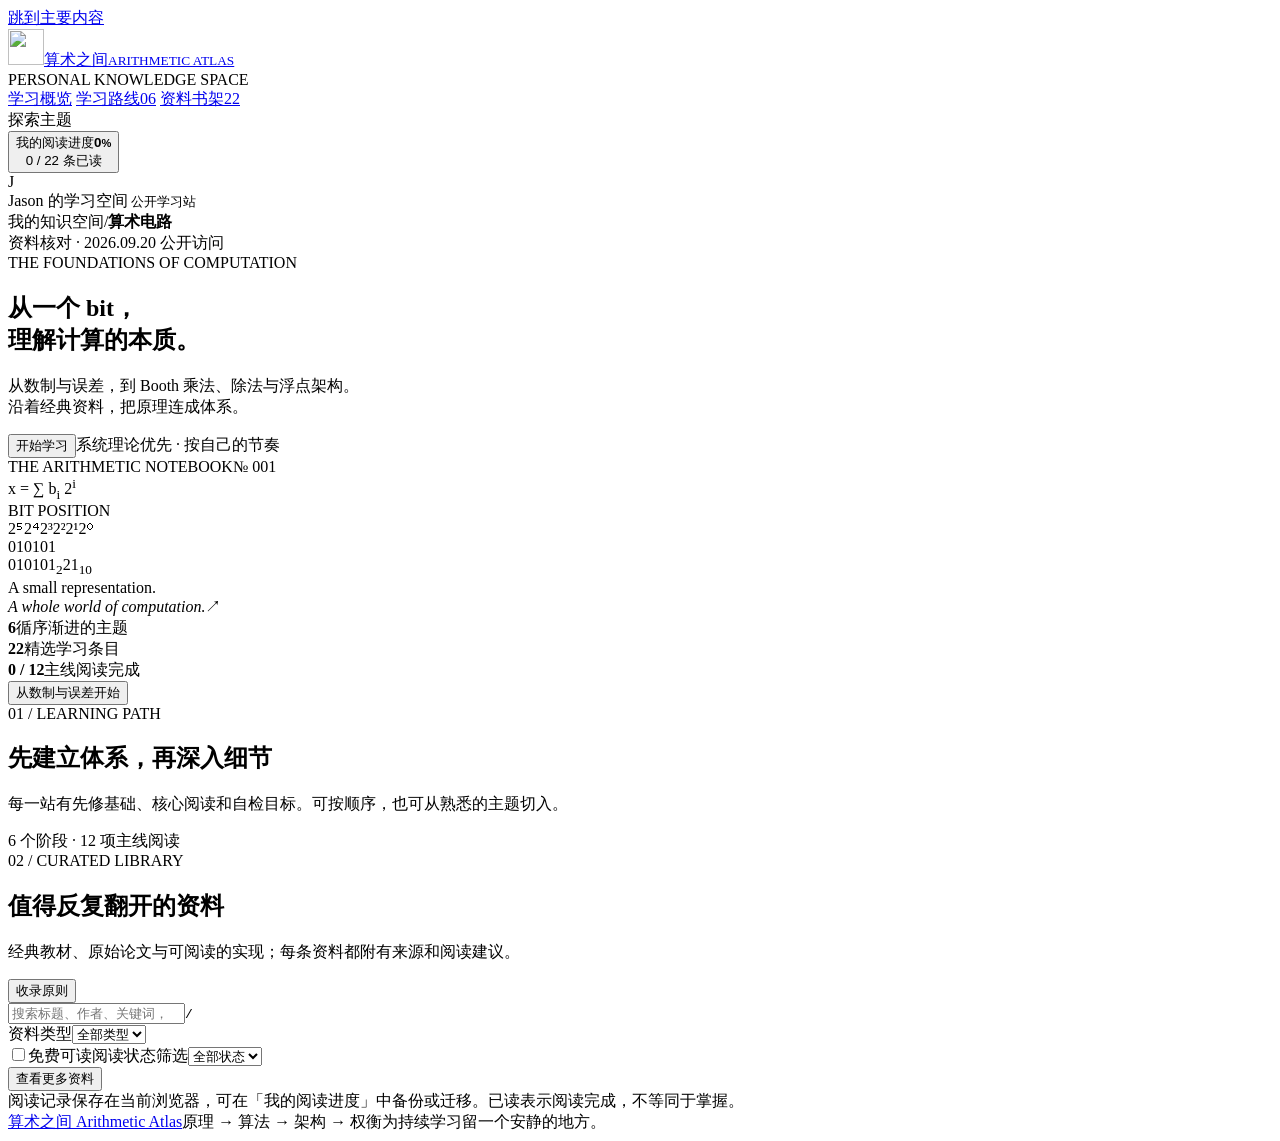
==== index.html @ bdc9fc90 "Publish index.html" ====
<!doctype html>
<html lang="zh-CN">
<head>
  <meta charset="UTF-8">
  <meta name="viewport" content="width=device-width,initial-scale=1">
  <meta name="robots" content="index,follow">
  <meta name="description" content="Jason 的算术电路学习导航：数制、Booth 乘法器、除法、浮点计算与 PPA 优化。">
  <link rel="canonical" href="https://tomasess.github.io/arithmetic-atlas/">
  <meta name="theme-color" content="#234f43">
  <title>算术之间 · Arithmetic Atlas</title>
  <link rel="icon" href="./favicon.svg" type="image/svg+xml">
  <link rel="stylesheet" href="./styles.css">
  <script type="module" src="./app.js"></script>
</head>
<body>
  <a class="skip-link" href="#main">跳到主要内容</a>
  <aside class="sidebar">
    <a class="brand" href="#overview" aria-label="算术之间首页"><img src="./favicon.svg" width="36" height="36" alt=""><span>算术之间<small>ARITHMETIC ATLAS</small></span></a>
    <div class="workspace-label">PERSONAL KNOWLEDGE SPACE</div>
    <nav class="main-nav" aria-label="主导航">
      <a class="nav-item active" href="#overview" data-nav="overview"><span data-icon="grid"></span>学习概览</a>
      <a class="nav-item" href="#roadmap" data-nav="roadmap"><span data-icon="route"></span>学习路线<span class="nav-count">06</span></a>
      <a class="nav-item" href="#library" data-nav="library"><span data-icon="book"></span>资料书架<span class="nav-count" id="nav-total">22</span></a>
    </nav>
    <div class="sidebar-label">探索主题</div>
    <nav id="topic-nav" class="topic-nav" aria-label="按主题浏览"></nav>
    <div class="sidebar-bottom">
      <button class="sidebar-progress" id="open-progress"><span class="sidebar-progress-title">我的阅读进度<span data-icon="arrowUpRight"></span></span><strong id="side-percent">0<small>%</small></strong><div class="progress-track"><span id="side-bar"></span></div><span class="muted" id="side-count">0 / 22 条已读</span></button>
      <div class="profile"><span class="avatar">J</span><div>Jason 的学习空间<small><span data-icon="book"></span> 公开学习站</small></div></div>
    </div>
  </aside>
  <div class="page">
    <header class="topbar"><div class="breadcrumb"><span>我的知识空间</span><span class="slash">/</span><strong>算术电路</strong></div><div class="topbar-right"><span class="verified"><span class="live-dot"></span>资料核对 · 2026.09.20</span><span class="private-badge"><span data-icon="book"></span> 公开访问</span></div></header>
    <main id="main">
      <section id="overview" class="overview" aria-labelledby="hero-title">
        <div class="hero">
          <div class="hero-copy"><div class="eyebrow"><span class="tiny-line"></span> THE FOUNDATIONS OF COMPUTATION</div><h1 id="hero-title">从一个 bit，<br>理解计算的本质<span class="hero-dot">。</span></h1><p>从数制与误差，到 Booth 乘法、除法与浮点架构。<br class="desktop-br">沿着经典资料，把原理连成体系。</p><button id="continue" class="primary-btn">开始学习<span data-icon="arrowRight"></span></button><span class="hero-mode">系统理论优先 · 按自己的节奏</span></div>
          <div class="hero-art" aria-hidden="true"><div class="art-top"><span>THE ARITHMETIC NOTEBOOK</span><span>№ 001</span></div><div class="formula">x = <span>∑</span> b<sub>i</sub> 2<sup>i</sup></div><div class="bit-grid"><div class="bit-label">BIT POSITION</div><div class="powers"><span>2⁵</span><span>2⁴</span><span>2³</span><span>2²</span><span>2¹</span><span>2⁰</span></div><div class="bits"><span>0</span><span class="one">1</span><span>0</span><span class="one">1</span><span>0</span><span class="one">1</span></div><div class="bit-result"><span>010101<sub>2</sub></span><span class="result-line"></span><span>21<sub>10</sub></span></div></div><div class="art-bottom">A small representation.<br><em>A whole world of computation.</em><span>↗</span></div></div>
        </div>
        <div class="overview-stats"><div><span data-icon="route"></span><strong>6</strong><span>循序渐进的主题</span></div><div><span data-icon="book"></span><strong id="stat-total">22</strong><span>精选学习条目</span></div><div><span data-icon="checkCircle"></span><strong id="core-complete">0 / 12</strong><span>主线阅读完成</span></div><button id="next-topic">从数制与误差开始<span data-icon="arrowRight"></span></button></div>
      </section>
      <section id="roadmap" class="section" aria-labelledby="roadmap-title">
        <div class="section-heading"><div><span class="section-kicker">01 / LEARNING PATH</span><h2 id="roadmap-title">先建立体系，再深入细节</h2><p>每一站有先修基础、核心阅读和自检目标。可按顺序，也可从熟悉的主题切入。</p></div><span class="quiet-label">6 个阶段 · 12 项主线阅读</span></div>
        <div id="route-grid" class="route-grid"></div>
        <div id="stage-panel" class="stage-panel" hidden></div>
      </section>
      <section id="library" class="section library" aria-labelledby="library-title">
        <div class="section-heading"><div><span class="section-kicker">02 / CURATED LIBRARY</span><h2 id="library-title">值得反复翻开的资料</h2><p>经典教材、原始论文与可阅读的实现；每条资料都附有来源和阅读建议。</p></div><button class="text-btn" id="source-policy"><span data-icon="shield"></span>收录原则</button></div>
        <div class="search-controls"><div class="search-box"><span data-icon="search"></span><input id="search" type="search" placeholder="搜索标题、作者、关键词，例如 Booth、SRT、舍入…" aria-label="搜索资料" autocomplete="off"><kbd>/</kbd></div><label class="select-wrap"><span class="sr-only">资料类型</span><select id="type-filter"><option value="all">全部类型</option><option>教材</option><option>论文</option><option>讲义</option><option>标准</option><option>开源实现</option></select></label></div>
        <div id="filter-chips" class="filter-chips" role="group" aria-label="主题筛选"></div>
        <div class="results-toolbar"><div class="result-info" id="result-info" aria-live="polite"></div><div class="status-controls"><label class="free-toggle"><input id="free-filter" type="checkbox">免费可读</label><label><span class="sr-only">阅读状态筛选</span><select id="status-filter"><option value="all">全部状态</option><option value="unread">未读</option><option value="reading">在读</option><option value="read">已读</option></select></label><button id="reset-filters" class="reset-btn" hidden>清除筛选</button></div></div>
        <div id="resource-grid" class="resource-grid"></div>
        <div id="empty-state" class="empty-state" hidden><span data-icon="search"></span><h3>没有找到符合条件的资料</h3><p>试试更短的关键词，或清除主题和状态筛选。</p><button id="empty-reset" class="secondary-btn">清除全部筛选</button></div>
        <button id="load-more" class="load-more">查看更多资料<span data-icon="chevronDown"></span></button>
        <div class="library-note"><span data-icon="info"></span><span>阅读记录保存在当前浏览器，可在「我的阅读进度」中备份或迁移。已读表示阅读完成，不等同于掌握。</span></div>
      </section>
      <footer><a href="#overview">算术之间 <span>Arithmetic Atlas</span></a><span>原理 → 算法 → 架构 → 权衡</span><span>为持续学习留一个安静的地方。</span></footer>
    </main>
  </div>
  <dialog id="detail-dialog" aria-labelledby="dialog-title"><div id="dialog-content"></div></dialog>
  <div id="toast" role="status" aria-live="polite"></div>
  <noscript><div class="noscript">本站的搜索、筛选与阅读进度需要启用 JavaScript。</div></noscript>
</body>
</html>
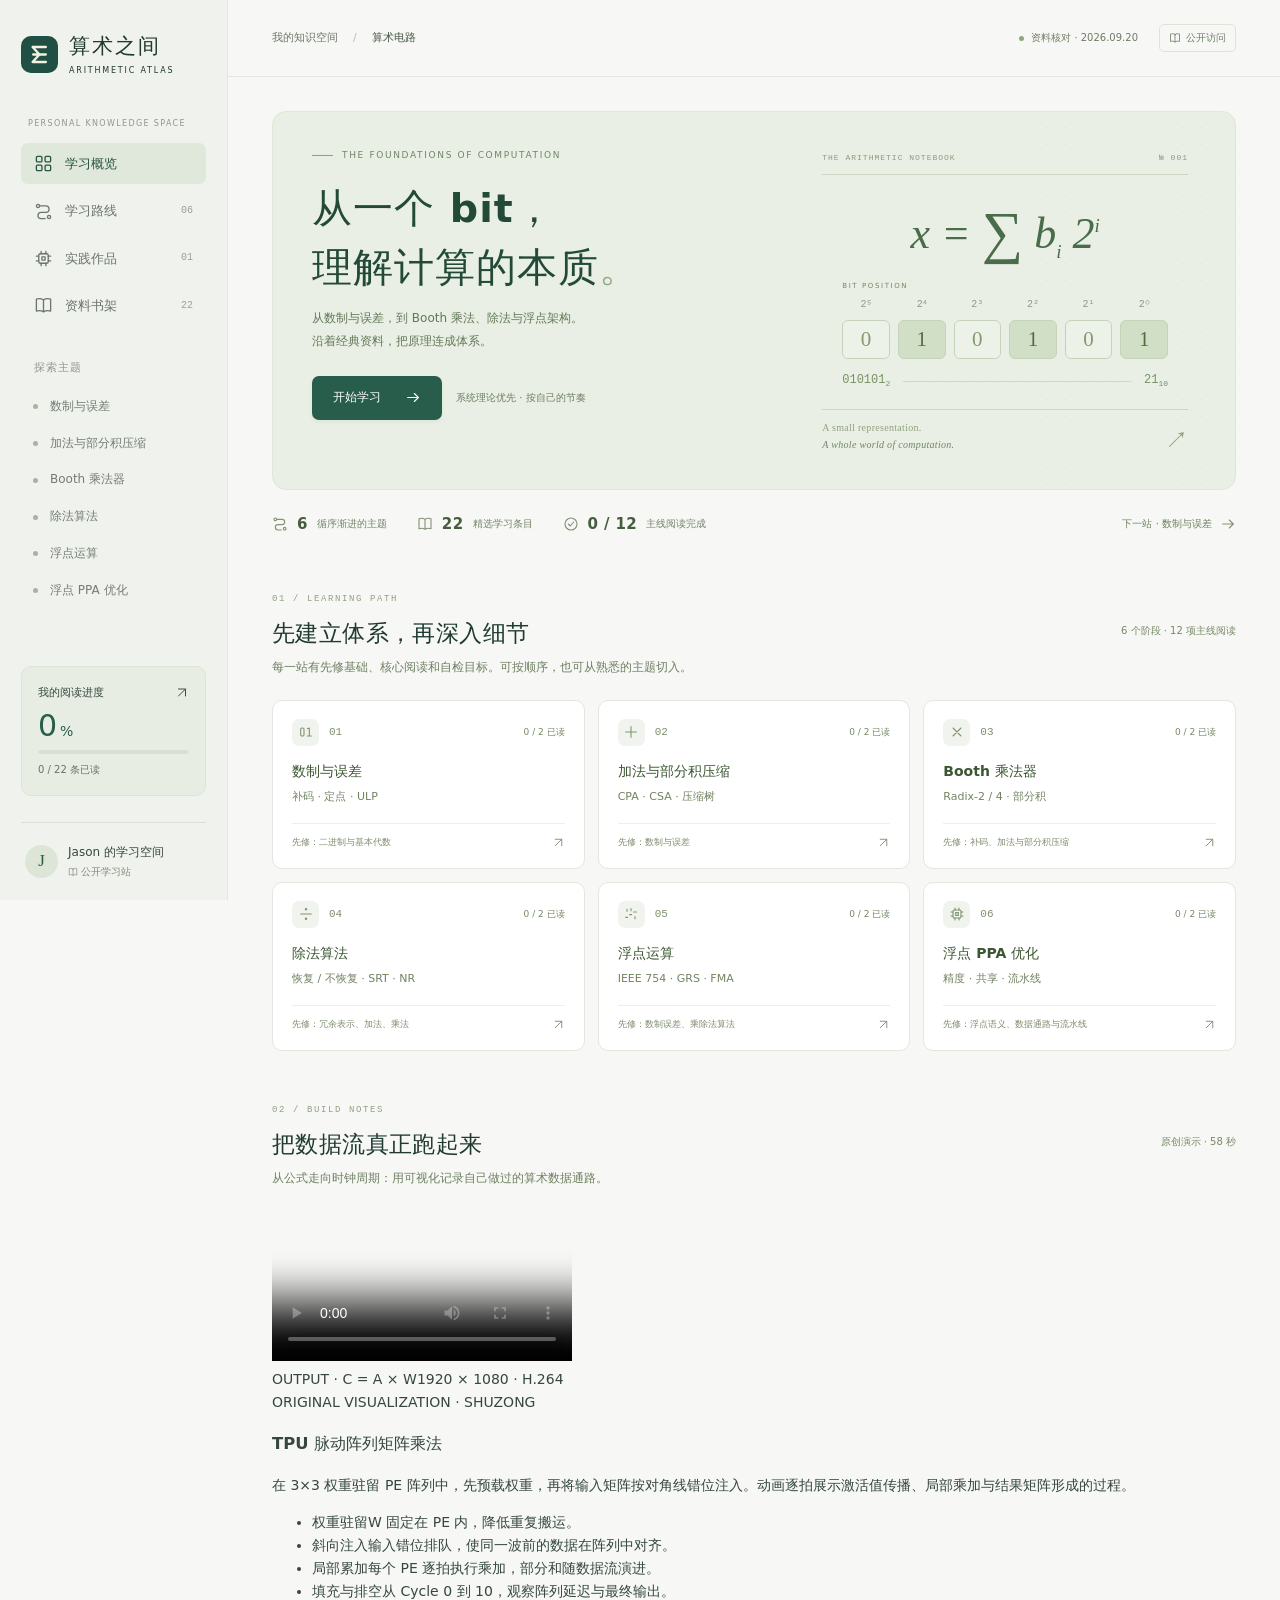
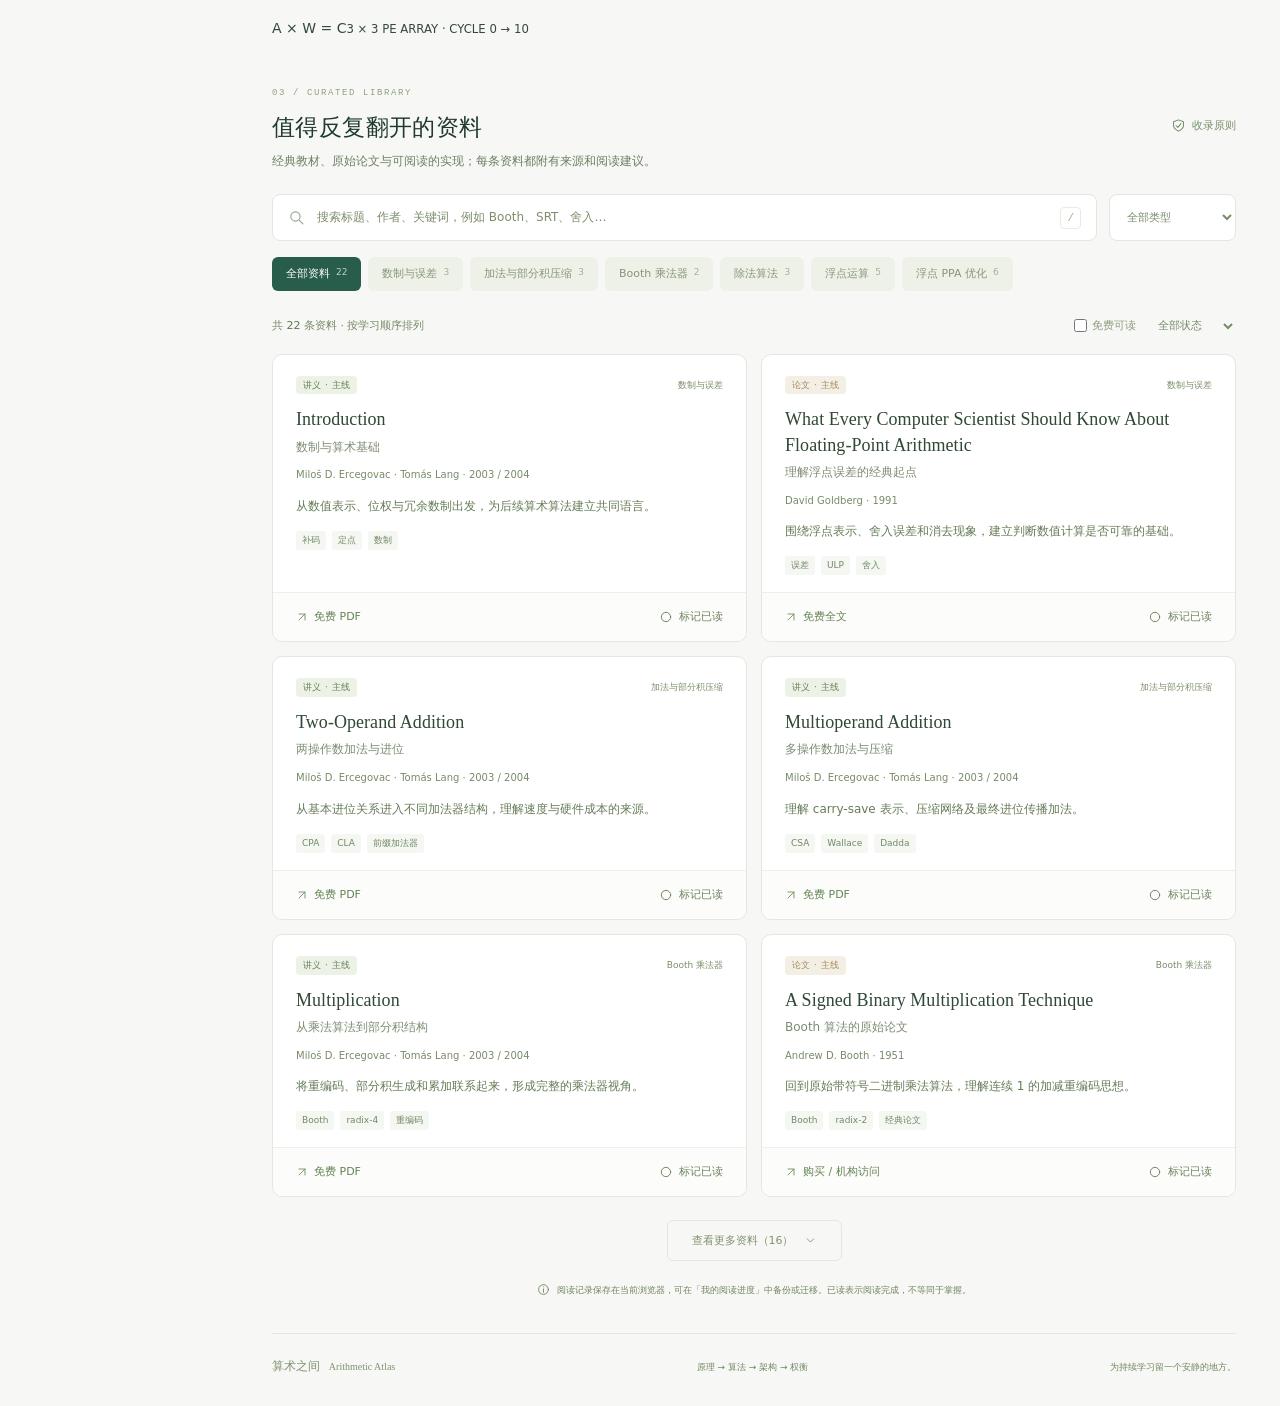
==== commit 74e2a13f: "Add systolic-array project showcase" ====
--- a/index.html
+++ b/index.html
@@ -4,7 +4,7 @@
   <meta charset="UTF-8">
   <meta name="viewport" content="width=device-width,initial-scale=1">
   <meta name="robots" content="index,follow">
-  <meta name="description" content="Jason 的算术电路学习导航：数制、Booth 乘法器、除法、浮点计算与 PPA 优化。">
+  <meta name="description" content="Jason 的算术电路学习导航：数制、Booth 乘法器、除法、浮点计算、PPA 优化与脉动阵列实践。">
   <link rel="canonical" href="https://tomasess.github.io/arithmetic-atlas/">
   <meta name="theme-color" content="#234f43">
   <title>算术之间 · Arithmetic Atlas</title>
@@ -20,6 +20,7 @@
     <nav class="main-nav" aria-label="主导航">
       <a class="nav-item active" href="#overview" data-nav="overview"><span data-icon="grid"></span>学习概览</a>
       <a class="nav-item" href="#roadmap" data-nav="roadmap"><span data-icon="route"></span>学习路线<span class="nav-count">06</span></a>
+      <a class="nav-item" href="#projects" data-nav="projects"><span data-icon="chip"></span>实践作品<span class="nav-count">01</span></a>
       <a class="nav-item" href="#library" data-nav="library"><span data-icon="book"></span>资料书架<span class="nav-count" id="nav-total">22</span></a>
     </nav>
     <div class="sidebar-label">探索主题</div>
@@ -44,8 +45,32 @@
         <div id="route-grid" class="route-grid"></div>
         <div id="stage-panel" class="stage-panel" hidden></div>
       </section>
+      <section id="projects" class="section projects" aria-labelledby="projects-title">
+        <div class="section-heading"><div><span class="section-kicker">02 / BUILD NOTES</span><h2 id="projects-title">把数据流真正跑起来</h2><p>从公式走向时钟周期：用可视化记录自己做过的算术数据通路。</p></div><span class="quiet-label">原创演示 · 58 秒</span></div>
+        <article class="project-showcase">
+          <div class="project-media">
+            <video id="systolic-demo" controls preload="metadata" playsinline poster="./assets/tpu-systolic-poster.jpg" aria-label="TPU 脉动阵列矩阵乘法时钟级动画">
+              <source src="./assets/tpu-systolic-scene.mp4" type="video/mp4">
+              当前浏览器无法播放视频。<a href="./assets/tpu-systolic-scene.mp4">下载 MP4 文件</a>
+            </video>
+            <div class="video-caption"><span>OUTPUT · C = A × W</span><span>1920 × 1080 · H.264</span></div>
+          </div>
+          <div class="project-copy">
+            <div class="project-eyebrow">ORIGINAL VISUALIZATION · SHUZONG</div>
+            <h3>TPU 脉动阵列矩阵乘法</h3>
+            <p>在 3×3 权重驻留 PE 阵列中，先预载权重，再将输入矩阵按对角线错位注入。动画逐拍展示激活值传播、局部乘加与结果矩阵形成的过程。</p>
+            <ul class="project-points">
+              <li><strong>权重驻留</strong><span>W 固定在 PE 内，降低重复搬运。</span></li>
+              <li><strong>斜向注入</strong><span>输入错位排队，使同一波前的数据在阵列中对齐。</span></li>
+              <li><strong>局部累加</strong><span>每个 PE 逐拍执行乘加，部分和随数据流演进。</span></li>
+              <li><strong>填充与排空</strong><span>从 Cycle 0 到 10，观察阵列延迟与最终输出。</span></li>
+            </ul>
+            <div class="project-equation"><span>A × W = C</span><small>3 × 3 PE ARRAY · CYCLE 0 → 10</small></div>
+          </div>
+        </article>
+      </section>
       <section id="library" class="section library" aria-labelledby="library-title">
-        <div class="section-heading"><div><span class="section-kicker">02 / CURATED LIBRARY</span><h2 id="library-title">值得反复翻开的资料</h2><p>经典教材、原始论文与可阅读的实现；每条资料都附有来源和阅读建议。</p></div><button class="text-btn" id="source-policy"><span data-icon="shield"></span>收录原则</button></div>
+        <div class="section-heading"><div><span class="section-kicker">03 / CURATED LIBRARY</span><h2 id="library-title">值得反复翻开的资料</h2><p>经典教材、原始论文与可阅读的实现；每条资料都附有来源和阅读建议。</p></div><button class="text-btn" id="source-policy"><span data-icon="shield"></span>收录原则</button></div>
         <div class="search-controls"><div class="search-box"><span data-icon="search"></span><input id="search" type="search" placeholder="搜索标题、作者、关键词，例如 Booth、SRT、舍入…" aria-label="搜索资料" autocomplete="off"><kbd>/</kbd></div><label class="select-wrap"><span class="sr-only">资料类型</span><select id="type-filter"><option value="all">全部类型</option><option>教材</option><option>论文</option><option>讲义</option><option>标准</option><option>开源实现</option></select></label></div>
         <div id="filter-chips" class="filter-chips" role="group" aria-label="主题筛选"></div>
         <div class="results-toolbar"><div class="result-info" id="result-info" aria-live="polite"></div><div class="status-controls"><label class="free-toggle"><input id="free-filter" type="checkbox">免费可读</label><label><span class="sr-only">阅读状态筛选</span><select id="status-filter"><option value="all">全部状态</option><option value="unread">未读</option><option value="reading">在读</option><option value="read">已读</option></select></label><button id="reset-filters" class="reset-btn" hidden>清除筛选</button></div></div>
--- a/styles.css
+++ b/styles.css
@@ -0,0 +1,11 @@
+:root{--bg:#f7f8f5;--paper:#fff;--ink:#203a32;--text:#35473f;--muted:#677366;--line:#e2e7df;--green:#285c4b;--light:#e9f0e8;--sage:#c8d9bf;--gold:#b78f45;--radius:14px;font-family:Inter,"PingFang SC","Microsoft YaHei","Noto Sans CJK SC",system-ui,sans-serif;color:var(--text);background:var(--bg);font-synthesis:none}
+*{box-sizing:border-box}html{scroll-behavior:smooth;scroll-padding-top:95px}body{margin:0;font-size:14px;line-height:1.65}button,input,select{font:inherit}button,a,input,select{-webkit-tap-highlight-color:transparent}button,a{touch-action:manipulation}button{cursor:pointer}button{color:inherit}a{color:inherit;text-decoration:none}button:disabled{cursor:default}button:focus-visible,a:focus-visible,input:focus-visible,select:focus-visible,summary:focus-visible{outline:3px solid #528e77;outline-offset:4px}button{border:0}svg.icon{width:19px;height:19px;display:inline-block;vertical-align:middle;fill:none;stroke:currentColor;stroke-width:1.65;stroke-linecap:round;stroke-linejoin:round;flex-shrink:0}[data-icon]{display:inline-flex;align-items:center;justify-content:center}[hidden]{display:none!important}.sr-only{position:absolute;width:1px;height:1px;padding:0;margin:-1px;overflow:hidden;clip:rect(0,0,0,0);white-space:nowrap;border:0}.skip-link{position:fixed;top:-90px;left:20px;background:var(--green);color:white;z-index:30;padding:12px}.skip-link:focus{top:12px}
+.sidebar{width:228px;position:fixed;inset:0 auto 0 0;padding:33px 21px 0;background:#f0f2ed;border-right:1px solid var(--line);display:flex;flex-direction:column;z-index:12}.brand{display:flex;gap:11px;align-items:center;color:var(--ink);font-size:21px;font-weight:650;letter-spacing:2px;line-height:1.3}.brand img{width:37px;height:37px}.brand small{font-size:8px;display:block;letter-spacing:1.8px;font-weight:500;margin-top:6px}.workspace-label{font-size:8px;color:#90988e;letter-spacing:1.35px;margin:40px 7px 13px}.main-nav{display:grid;gap:6px}.nav-item{display:flex;align-items:center;gap:12px;padding:10px 13px;border-radius:7px;font-size:13px;color:#6b766c}.nav-item:hover{background:#e7ece4}.nav-item.active{color:#275440;background:#e0e8dc;font-weight:600}.nav-count{margin-left:auto;font-size:10px;opacity:.65;font-family:monospace}.sidebar-label{font-size:11px;color:#90988e;margin:32px 13px 12px;letter-spacing:1px}.topic-nav{display:grid;gap:1px}.topic-nav button{background:none;text-align:left;padding:8px 12px;color:#737e72;font-size:12px;display:flex;align-items:center;gap:12px;border-radius:6px}.topic-nav button::before{content:'';width:5px;height:5px;border-radius:50%;background:#a6b59e}.topic-nav button:hover,.topic-nav button.selected{color:var(--green);background:#e4ebdf}.sidebar-bottom{margin-top:auto;padding-top:28px}.sidebar-progress{display:block;text-align:left;width:100%;background:#e8ede3;border:1px solid #dce4d6;border-radius:10px;padding:16px}.sidebar-progress-title{font-size:11px;display:flex;justify-content:space-between;align-items:center}.sidebar-progress-title svg{width:14px}.sidebar-progress strong{font-size:30px;line-height:1.6;font-weight:500;color:var(--green);font-variant-numeric:tabular-nums}.sidebar-progress strong small{font-size:14px;margin-left:3px}.progress-track{background:#d7e1d2;height:4px;border-radius:20px;overflow:hidden}.progress-track>span{display:block;width:0;background:var(--green);height:100%;transition:width .25s}.sidebar-progress .muted{font-size:10px;display:block;margin-top:8px}.muted{color:var(--muted)}.profile{display:flex;gap:10px;align-items:center;border-top:1px solid #dce1d6;margin-top:26px;padding:20px 4px;font-size:12px}.avatar{width:33px;height:33px;background:#dce5d6;display:grid;place-items:center;border-radius:50%;color:var(--green);font-family:Georgia,serif;font-size:17px}.profile small{display:flex;align-items:center;font-size:10px;color:#818b7c;margin-top:1px}.profile small svg{width:10px;height:10px;margin-right:3px}.page{margin-left:228px}.topbar{height:77px;display:flex;align-items:center;justify-content:space-between;padding:0 44px;border-bottom:1px solid var(--line);background:rgba(247,248,245,.95);position:sticky;top:0;z-index:10;backdrop-filter:blur(12px)}.breadcrumb{font-size:11px;display:flex;gap:15px;align-items:center;color:#6c7867}.breadcrumb strong{font-weight:500;color:#455642}.slash{color:#bac1b5}.topbar-right{display:flex;align-items:center;gap:21px;font-size:10px}.verified{color:#6f7c63;display:flex;align-items:center;gap:7px}.live-dot{width:5px;height:5px;border-radius:50%;background:#90a778}.private-badge{display:flex;align-items:center;gap:5px;padding:5px 9px;border-radius:5px;border:1px solid #dce4d7;color:#6e8167}.private-badge svg{width:12px;height:12px}main{max-width:1460px;margin:0 auto;padding:34px 44px 0}.hero{background:#e9efe5;min-height:339px;border:1px solid #dfe7d8;border-radius:var(--radius);padding:36px 39px;display:grid;grid-template-columns:1.18fr 1fr;position:relative;overflow:hidden;gap:30px}.hero-copy{position:relative;z-index:1}.eyebrow{display:flex;align-items:center;gap:9px;font-size:9px;letter-spacing:1.65px;color:#6e8665}.tiny-line{width:21px;height:1px;background:#8ca082}h1{font-size:clamp(30px,3.1vw,47px);line-height:1.48;letter-spacing:1px;font-weight:600;margin:16px 0 11px;color:#234937}.hero-dot{color:#95a986} .hero-copy>p{color:#637858;font-size:12px;line-height:1.9;margin:0 0 23px}.primary-btn{display:inline-flex;align-items:center;justify-content:center;gap:24px;background:var(--green);color:white;padding:12px 21px;border-radius:7px;font-size:12px;box-shadow:0 2px 4px #244e4410;transition:background .2s,transform .2s}.primary-btn:hover{background:#1b4437;transform:translateY(-1px)}.primary-btn svg{width:16px}.hero-mode{display:inline-block;font-size:10px;color:#6c7e60;margin-left:14px}.hero-art{align-self:stretch;padding:3px 8px 0 18px;color:#4c6d51;position:relative;max-width:400px;width:100%;justify-self:center}.hero-art::before{content:'';position:absolute;inset:-80px -80px -80px -20px;background-image:radial-gradient(#8a9d7d55 .65px,transparent .65px);background-size:17px 17px;mask-image:linear-gradient(to right,transparent,black 35%);opacity:.42;pointer-events:none}.hero-art>*{position:relative}.art-top{display:flex;justify-content:space-between;font-family:monospace;font-size:8px;letter-spacing:1px;border-bottom:1px solid #cbd7c2;padding-bottom:10px;color:#8b9b7c}.formula{font-family:Georgia,"Times New Roman",serif;font-style:italic;font-size:44px;text-align:center;line-height:1;margin:29px 0 19px;color:#496c4a}.formula>span{font-size:58px;vertical-align:-4px;font-style:normal}.formula sub,.formula sup{font-size:19px}.bit-grid{padding:0 20px}.bit-label{font-size:7px;letter-spacing:1.6px;color:#718863;margin-bottom:4px}.powers,.bits{display:grid;grid-template-columns:repeat(6,1fr);gap:8px;text-align:center}.powers{font-family:monospace;font-size:10px;color:#8c9c7e;margin-bottom:7px}.bits span{font:21px/37px Georgia,serif;border:1px solid #c6d3bc;border-radius:6px;color:#839a71;background:#edf2e9}.bits .one{background:#d2dfc7;border-color:#c5d4b8;color:#4e6e40}.bit-result{display:flex;align-items:center;justify-content:space-between;font-size:12px;font-family:monospace;color:#789164;gap:13px;margin:12px 0 18px}.result-line{height:1px;background:#ccd9c0;flex:1}.bit-result sub{font-size:8px}.art-bottom{padding-top:10px;border-top:1px solid #cbd7c2;color:#91a07f;font:10px/1.65 Georgia,serif;letter-spacing:.3px}.art-bottom em{color:#718664}.art-bottom>span{position:absolute;right:0;top:12px;font-size:23px;font-style:normal}.overview-stats{display:flex;gap:30px;align-items:center;padding:22px 0 3px}.overview-stats>div{display:flex;align-items:center;gap:9px;font-size:10px;color:#728367}.overview-stats svg{color:#839276;width:16px;height:16px}.overview-stats strong{font-size:15px;font-weight:600;letter-spacing:.4px;color:#455c3e}.overview-stats button{background:none;margin-left:auto;display:flex;gap:8px;align-items:center;font-size:10px;color:#6a815e;padding:0}.section{margin-top:45px}.section-heading{display:flex;align-items:center;justify-content:space-between;gap:24px;margin-bottom:22px}.section-kicker{font:9px/1.6 monospace;letter-spacing:1.6px;color:#91a082}h2{font-size:23px;color:var(--ink);font-weight:600;letter-spacing:.4px;margin:7px 0 5px}.section-heading p{font-size:11px;color:#6d7f60;margin:0}.quiet-label{font-size:10px;color:#778866;white-space:nowrap}.route-grid{display:grid;grid-template-columns:repeat(3,1fr);gap:13px}.route-card{background:#fff;border:1px solid var(--line);border-radius:10px;padding:18px 19px;text-align:left;position:relative;transition:box-shadow .2s,border-color .2s;min-width:0}.route-card:hover{border-color:#9caf90;box-shadow:0 4px 18px #244e4406}.route-card.selected{border-color:#739362;background:#f1f5ed}.route-top{display:flex;align-items:center;justify-content:space-between;margin-bottom:14px}.route-number{font:11px monospace;color:#7d906b;display:flex;gap:10px;align-items:center}.route-icon{width:27px;height:27px;border-radius:7px;background:#f1f4ee;color:#7e9670;display:grid;place-items:center}.route-icon svg{width:16px;height:16px}.route-status{font-size:9px;color:#748764}.route-status.done{color:#497b42}.route-card h3{font-size:14px;font-weight:600;color:#3b5632;margin:0 0 5px}.route-card p{font-size:10px;color:#718460;margin:0;line-height:1.65}.route-bottom{display:flex;justify-content:space-between;align-items:center;margin-top:17px;padding-top:11px;border-top:1px solid #edf0e8;font-size:9px;color:#7c8c6c;gap:10px}.route-bottom svg{width:13px;height:13px}.route-card.done .route-icon{background:#e0edde;color:#568649}.stage-panel{border:1px solid #d7e1ce;border-radius:10px;background:#eef3e9;padding:24px;margin-top:14px;display:grid;grid-template-columns:1fr 1.1fr;gap:32px}.stage-panel h3{font-size:16px;margin:0 0 6px;color:var(--ink)}.stage-panel p{font-size:12px;color:#718467;margin:8px 0}.stage-panel ol{font-size:12px;color:#63785c;padding-left:19px;margin:10px 0}.stage-panel li{margin:6px 0}.stage-meta{font-size:10px;color:#839476}.stage-readings{display:grid;gap:7px;margin-top:10px}.stage-reading{border:1px solid #d7e2cf;background:#f9fbf6;display:flex;align-items:center;justify-content:space-between;padding:10px 12px;border-radius:6px;text-align:left;font-size:11px;gap:10px}.stage-reading:hover{border-color:#95ac83}.stage-reading span:last-child{font-size:10px;white-space:nowrap;color:#829775}.stage-actions{display:flex;gap:10px;margin-top:13px;align-items:center;justify-content:space-between}.stage-actions button{font-size:11px}.text-btn{display:inline-flex;gap:6px;align-items:center;background:none;color:#778f6a;font-size:11px;padding:5px 0}.text-btn svg{width:15px;height:15px}.text-btn:hover{color:var(--green)}.search-controls{display:flex;gap:12px}.search-box{display:flex;gap:10px;align-items:center;background:white;border:1px solid var(--line);border-radius:8px;padding:0 15px;flex:1;min-width:0;height:47px}.search-box:focus-within{border-color:#869f75;box-shadow:0 0 0 3px #82997015}.search-box svg{width:17px;color:#9aa68e}.search-box input{border:0;background:none;outline:none;width:100%;font-size:11px;color:#536d46;min-width:0}.search-box input:focus-visible{outline:none}.search-box input::placeholder{color:#7d8e6d}.search-box kbd{border:1px solid #e7ece1;line-height:20px;padding:0 6px;color:#a2ad94;border-radius:4px;font-size:11px}.select-wrap{min-width:127px}select{height:100%;border:1px solid var(--line);border-radius:8px;background:white;padding:0 30px 0 13px;color:#788c6b;font-size:11px;cursor:pointer;min-height:38px}#type-filter{height:47px;width:100%}.filter-chips{display:flex;gap:7px;flex-wrap:wrap;margin:16px 0 20px}.filter-chips button{border:1px solid transparent;background:#edf1e8;color:#879677;font-size:10px;line-height:1.6;padding:7px 13px;border-radius:6px;display:flex;gap:6px}.filter-chips button.active{background:var(--green);color:#fff}.filter-chips button:hover:not(.active){border-color:#bdceb1;color:#4a6b3c}.filter-chips .chip-count{opacity:.7;font-size:9px}.results-toolbar{display:flex;justify-content:space-between;align-items:center;margin-bottom:13px;gap:15px;min-height:30px}.result-info{font-size:10px;color:#758866}.result-info strong{color:#5d774f;font-weight:500}.status-controls{display:flex;gap:14px;align-items:center}.status-controls select{border:0;background:transparent;font-size:10px;min-height:26px;padding:0 18px 0 4px;border-radius:2px}.free-toggle{font-size:10px;color:#8e9c80;display:flex;align-items:center;gap:5px;white-space:nowrap}.free-toggle input{accent-color:var(--green);width:13px;height:13px;margin:0}.reset-btn{font-size:10px;color:var(--green);background:none;padding:2px}.resource-grid{display:grid;grid-template-columns:repeat(2,1fr);gap:14px}.resource-card{display:flex;flex-direction:column;border:1px solid var(--line);border-radius:10px;background:white;overflow:hidden;transition:box-shadow .2s,border-color .2s;min-width:0}.resource-card:hover{border-color:#b1c2a4;box-shadow:0 4px 16px #33502a07}.card-body{padding:21px 23px 17px;flex:1}.card-top{display:flex;justify-content:space-between;align-items:center;gap:12px;margin-bottom:13px}.type-pill{font-size:9px;padding:2px 7px;border-radius:4px;color:#697f58;background:#edf2e7;letter-spacing:.4px}.type-pill.paper{background:#f4efe5;color:#a48b5c}.type-pill.code{background:#e9f0f1;color:#6b8990}.card-topic{font-size:9px;color:#7b8d68}.card-title{display:block;text-align:left;background:none;font-family:Georgia,"Times New Roman",serif;color:#304835;font-size:18px;line-height:1.4;letter-spacing:.05px;padding:0;margin:0 0 4px;font-weight:500}.card-title:hover{color:#568044}.card-subtitle{font-size:11px;color:#7d8c71;margin-top:5px}.card-authors{font-size:9px;color:#788b69;margin:10px 0 11px}.card-description{font-size:11px;line-height:1.85;color:#657b57;margin:0}.card-tags{display:flex;gap:6px;flex-wrap:wrap;margin-top:14px}.card-tags span{font-size:9px;color:#738866;background:#f5f7f2;padding:2px 6px;border-radius:3px}.card-footer{border-top:1px solid #ecf0e7;background:#fcfdfb;display:flex;gap:12px;align-items:center;justify-content:space-between;padding:11px 23px}.source-link{font-size:10px;display:flex;align-items:center;gap:6px;color:#658454}.source-link svg{width:12px;height:12px}.source-link:hover{color:#254e36;text-decoration:underline}.mark-read{display:flex;align-items:center;gap:6px;font-size:10px;color:#6f835f;background:none;padding:4px 0;white-space:nowrap}.mark-read svg{width:14px;height:14px}.mark-read[aria-pressed=true]{color:#3d713a}.mark-read:hover{color:#28593b}.reading-label{font-size:9px;background:#f8f0df;color:#a78648;padding:2px 6px;border-radius:4px;margin-left:auto}.load-more{display:flex;align-items:center;justify-content:center;gap:10px;margin:23px auto 0;border:1px solid var(--line);padding:10px 24px;background:transparent;color:#81936f;border-radius:6px;font-size:11px}.load-more:hover{background:#eaf0e3}.load-more svg{width:13px}.library-note{display:flex;align-items:flex-start;gap:7px;justify-content:center;font-size:9px;color:#70845f;margin:22px 0 0}.library-note svg{width:13px;height:13px}.empty-state{text-align:center;padding:45px;border:1px dashed #c7d5bc;border-radius:10px}.empty-state>[data-icon] svg{width:30px;height:30px;color:#9eaf90}.empty-state h3{font-size:15px;color:#6f865f}.empty-state p{font-size:12px;color:#74895f}.secondary-btn{border:1px solid #cfddc4;background:#f5f8ef;color:#648151;border-radius:7px;padding:9px 14px;font-size:12px;display:inline-flex;justify-content:center;align-items:center;gap:7px}.secondary-btn:hover{background:#e8f0df}.secondary-btn svg{width:15px}.section.library{margin-top:39px}footer{display:flex;justify-content:space-between;align-items:center;border-top:1px solid var(--line);padding:23px 0 28px;margin-top:35px;gap:20px;color:#718660;font-size:9px}footer>a{font-size:12px;color:#7e926d}footer>a>span{font-family:Georgia,serif;font-size:10px;margin-left:5px}footer>span:last-child{font-size:9px}dialog{width:min(680px,calc(100vw - 30px));padding:0;border:1px solid #d4dfcb;border-radius:15px;color:var(--text);background:#fcfdf9;box-shadow:0 25px 90px #182c2140;max-height:85vh;max-height:85dvh}dialog::backdrop{background:#192f2666;backdrop-filter:blur(4px)}.dialog-inner{padding:29px 32px}.dialog-header{display:flex;justify-content:space-between;align-items:center;margin-bottom:22px}.dialog-label{font-size:10px;color:#94a585;letter-spacing:1px}.close-btn{background:#eef3e7;color:#789166;border-radius:50%;width:30px;height:30px;display:grid;place-items:center}.close-btn:hover{background:#e0ebd5}.close-btn svg{width:16px}.dialog-inner h2{font-family:Georgia,"Microsoft YaHei",serif;font-size:25px;line-height:1.45;margin:0 0 8px}.dialog-subtitle{font-size:12px;color:#7e936d;margin-bottom:16px}.dialog-meta{font-size:11px;color:#718863;margin-bottom:22px}.detail-block{margin-top:19px}.detail-block h3{font-size:12px;margin:0 0 7px;color:#557546}.detail-block p,.detail-block li{font-size:12px;line-height:1.9;color:#5e7a4d;margin:0}.detail-block ul{padding-left:20px;margin:0}.detail-source{padding:15px 17px;background:#edf3e7;border-radius:8px;margin:21px 0;font-size:10px;color:#637b50;line-height:1.9;overflow-wrap:anywhere}.detail-source a{text-decoration:underline;color:#597c48}.detail-actions{display:flex;flex-wrap:wrap;gap:10px;border-top:1px solid var(--line);padding-top:20px;margin-top:20px}.dialog-note{font-size:10px;color:#6c835c;margin:15px 0 0}.progress-big{display:flex;align-items:baseline;gap:10px;margin:16px 0 5px;color:#446f37}.progress-big strong{font-size:40px;font-weight:500;letter-spacing:-1px}.progress-big span{font-size:12px;color:#758b61}.progress-rows{display:grid;gap:16px;margin:28px 0}.progress-row-top{display:flex;justify-content:space-between;align-items:center;font-size:12px;margin-bottom:5px;color:#668256}.progress-row-top small{font-size:10px;color:#6c865c}.backup-actions{display:flex;gap:10px;margin:22px 0 10px;flex-wrap:wrap}#import-file{max-width:100%}.inline-note{font-size:11px;color:#8ba17b}.policy-list{padding-left:18px;color:#5f7b4c;font-size:12px}.policy-list li{margin:12px 0}.citation{font-family:monospace;line-height:1.7;white-space:pre-wrap;background:#eef3e8;padding:12px;border-radius:5px;overflow-wrap:anywhere;font-size:11px}#toast{position:fixed;bottom:24px;left:calc(50% + 110px);transform:translate(-50%,20px);background:#234d3e;color:#f7faf1;padding:12px 23px;border-radius:8px;font-size:12px;z-index:99;box-shadow:0 8px 35px #12332124;opacity:0;pointer-events:none;transition:all .2s;max-width:85vw;text-align:center}#toast.show{opacity:1;transform:translate(-50%,0)}.noscript{position:fixed;bottom:0;left:0;right:0;background:#fff1d2;padding:16px;text-align:center;z-index:100}
+@media(min-width:1500px){.hero{padding:42px 47px;min-height:370px}.hero-art{max-width:390px}.hero-copy>p{font-size:13px}.hero-mode{font-size:11px}.route-card{padding:22px 23px}.route-card p{font-size:11px}}
+@media(max-width:1200px){.sidebar{width:206px;padding-left:16px;padding-right:16px}.page{margin-left:206px}main{padding:28px 28px 0}.topbar{padding:0 28px}.hero{padding:29px 28px;grid-template-columns:1.25fr 1fr;gap:12px}.hero-mode{display:block;margin:12px 0 0}.hero-art{padding-left:10px}.bit-grid{padding:0 3px}.overview-stats{gap:20px}.overview-stats>div{gap:6px}.overview-stats>button{font-size:9px}.quiet-label{display:none}.brand{font-size:19px}h1{font-size:35px}.resource-grid{gap:12px}.card-body{padding:18px}.card-footer{padding:10px 18px}}
+@media(max-width:960px){.sidebar{width:184px;padding:26px 12px 0}.page{margin-left:184px}.workspace-label{font-size:7px;letter-spacing:.8px}.brand{font-size:17px;letter-spacing:1px;gap:8px}.brand img{width:31px;height:31px}.brand small{font-size:7px;letter-spacing:1.2px}.topbar{padding:0 24px;height:65px}.verified{display:none}main{padding:25px 24px 0}.hero{grid-template-columns:1.2fr 1fr;padding:25px 25px;gap:10px}h1{font-size:29px;letter-spacing:0}.eyebrow{font-size:7px;letter-spacing:1.1px}.hero-copy>p{font-size:11px}.hero-art{padding-left:10px}.formula{font-size:34px;margin-top:36px}.formula>span{font-size:49px}.art-top{font-size:6px}.bits{gap:4px}.bits span{line-height:31px;font-size:17px}.powers{gap:4px;font-size:8px}.bit-result{font-size:9px}.overview-stats{flex-wrap:wrap;gap:12px 21px;padding-top:18px}.overview-stats>button{display:none}.route-grid{grid-template-columns:repeat(2,1fr)}.route-card p{font-size:10px}.section{margin-top:33px}.section-heading p{font-size:10px}.section-heading{gap:10px}.resource-grid{grid-template-columns:1fr}.search-box input{font-size:10px}.select-wrap{min-width:108px}.filter-chips{gap:5px}.filter-chips button{padding:6px 10px}.stage-panel{grid-template-columns:1fr;gap:15px}.status-controls{gap:7px}.card-title{font-size:19px}.card-description{font-size:12px}.card-authors{font-size:10px}footer>span:last-child{display:none}#toast{left:calc(50% + 92px)}}
+@media(max-width:700px){html{scroll-padding-top:85px}.sidebar{position:relative;width:auto;height:auto;display:block;padding:18px 20px 0;border-right:0;border-bottom:1px solid var(--line)}.brand{font-size:20px;gap:10px}.brand img{width:34px;height:34px}.brand small{font-size:7px;letter-spacing:2px}.workspace-label,.sidebar-label,.topic-nav,.sidebar-bottom{display:none}.main-nav{display:flex;gap:4px;margin-top:16px}.nav-item{flex:1;justify-content:center;border-radius:6px 6px 0 0;padding:10px 8px;font-size:11px;gap:7px}.nav-count{margin-left:0;font-size:8px}.nav-item svg{width:15px}.page{margin-left:0}.topbar{height:49px;padding:0 20px;position:sticky}.breadcrumb{font-size:10px;gap:10px}.private-badge{font-size:9px;padding:3px 7px}.topbar-right{gap:0}main{padding:20px 18px 0}.hero{display:block;min-height:auto;padding:27px 24px}.hero-art{display:none}h1{font-size:34px;line-height:1.43;margin:17px 0 12px}.hero-copy>p{font-size:11px}.hero-mode{font-size:9px;display:inline-block;margin-left:13px}.primary-btn{padding:11px 17px;gap:20px;font-size:11px}.eyebrow{font-size:7px;letter-spacing:1.3px}.overview-stats{justify-content:space-between;gap:5px;padding-top:18px}.overview-stats>div{gap:5px;font-size:8px;flex-wrap:wrap}.overview-stats strong{font-size:13px}.overview-stats svg{width:13px;height:13px}.overview-stats>div>span:last-child{width:100%;text-align:center}.section{margin-top:29px}.section-kicker{font-size:8px}h2{font-size:21px}.section-heading p{font-size:10px;line-height:1.9}.route-grid{gap:9px}.route-card{padding:15px 13px}.route-card h3{font-size:12px}.route-card p{font-size:9px}.route-bottom{font-size:8px;margin-top:12px}.route-top{margin-bottom:11px}.route-icon{width:24px;height:24px}.route-status{font-size:8px}.route-number{font-size:10px;gap:6px}.text-btn{font-size:10px;white-space:nowrap}.text-btn svg{width:13px}.library .section-heading{align-items:flex-start}.library .section-heading .text-btn{margin-top:31px}.library .section-heading p{max-width:270px}.search-controls{gap:7px}.select-wrap{min-width:95px}.search-box{padding:0 10px;gap:7px;height:43px}.search-box kbd{display:none}.search-box input{font-size:10px}.search-box svg{width:15px}#type-filter{height:43px;font-size:10px;padding:0 8px}.filter-chips{margin-top:12px;margin-bottom:13px;gap:6px}.filter-chips button{font-size:9px;padding:6px 10px}.results-toolbar{align-items:flex-start;gap:8px;flex-wrap:wrap}.status-controls{margin-left:auto;gap:9px}.free-toggle,.status-controls select,.reset-btn,.result-info{font-size:9px}.result-info{padding-top:3px}.card-body{padding:19px}.card-title{font-size:19px}.card-description{font-size:11px}.card-footer{padding:11px 19px}.card-authors{font-size:9px}.card-subtitle{font-size:10px}.card-top{margin-bottom:11px}.resource-grid{gap:12px}.library-note{font-size:9px;line-height:1.8;justify-content:flex-start}.stage-panel{padding:18px}.stage-panel h3{font-size:14px}.stage-panel p,.stage-panel ol{font-size:11px}.stage-reading{font-size:10px}.dialog-inner{padding:23px}.dialog-inner h2{font-size:22px}.detail-actions{gap:8px}.detail-actions>.primary-btn{flex:1}.dialog-header{margin-bottom:18px}.dialog-inner .secondary-btn{font-size:11px}.backup-actions{gap:8px}#toast{left:50%;min-width:220px;bottom:16px;font-size:11px}footer{margin-top:26px;font-size:8px;padding:18px 0;gap:8px}footer>a{font-size:10px}footer>a>span{font-size:8px}footer>span{font-size:8px}.section.library{margin-top:32px}}
+/* Keep long-form resource information readable at every viewport. */
+.card-description{font-size:12px}.card-authors{font-size:10px}.card-subtitle{font-size:12px}.section-heading p{font-size:12px}.route-card p{font-size:11px}.filter-chips button{font-size:11px}.search-box input{font-size:12px}.source-link,.mark-read{font-size:11px}.results-toolbar .free-toggle,.status-controls select,.result-info{font-size:11px}.overview-stats>[role=button]{cursor:pointer}
+@media(max-width:700px){.hero-copy>p{font-size:12px}.nav-item{font-size:12px}.hero-mode{font-size:10px;display:block;margin:12px 0 0}.section-heading p{font-size:11px}.route-card h3{font-size:13px}.route-card p{font-size:10px}.route-status{font-size:9px}.route-bottom{font-size:9px}.filter-chips button{font-size:11px;padding:8px 11px}.filter-chips .chip-count{font-size:10px}.card-description{font-size:13px}.card-authors{font-size:11px}.card-subtitle{font-size:12px}.card-topic,.type-pill{font-size:10px}.card-tags span{font-size:10px}.source-link,.mark-read{font-size:12px;min-height:34px}.results-toolbar{flex-direction:column}.status-controls{margin-left:0}.results-toolbar .free-toggle,.status-controls select,.result-info{font-size:11px}.library-note{font-size:10px}.detail-block p,.detail-block li{font-size:13px}.detail-source{font-size:11px}.dialog-note{font-size:11px}.stage-panel p,.stage-panel ol{font-size:12px}}
+@media(prefers-reduced-motion:reduce){html{scroll-behavior:auto}*,*::before,*::after{transition:none!important;animation:none!important}}
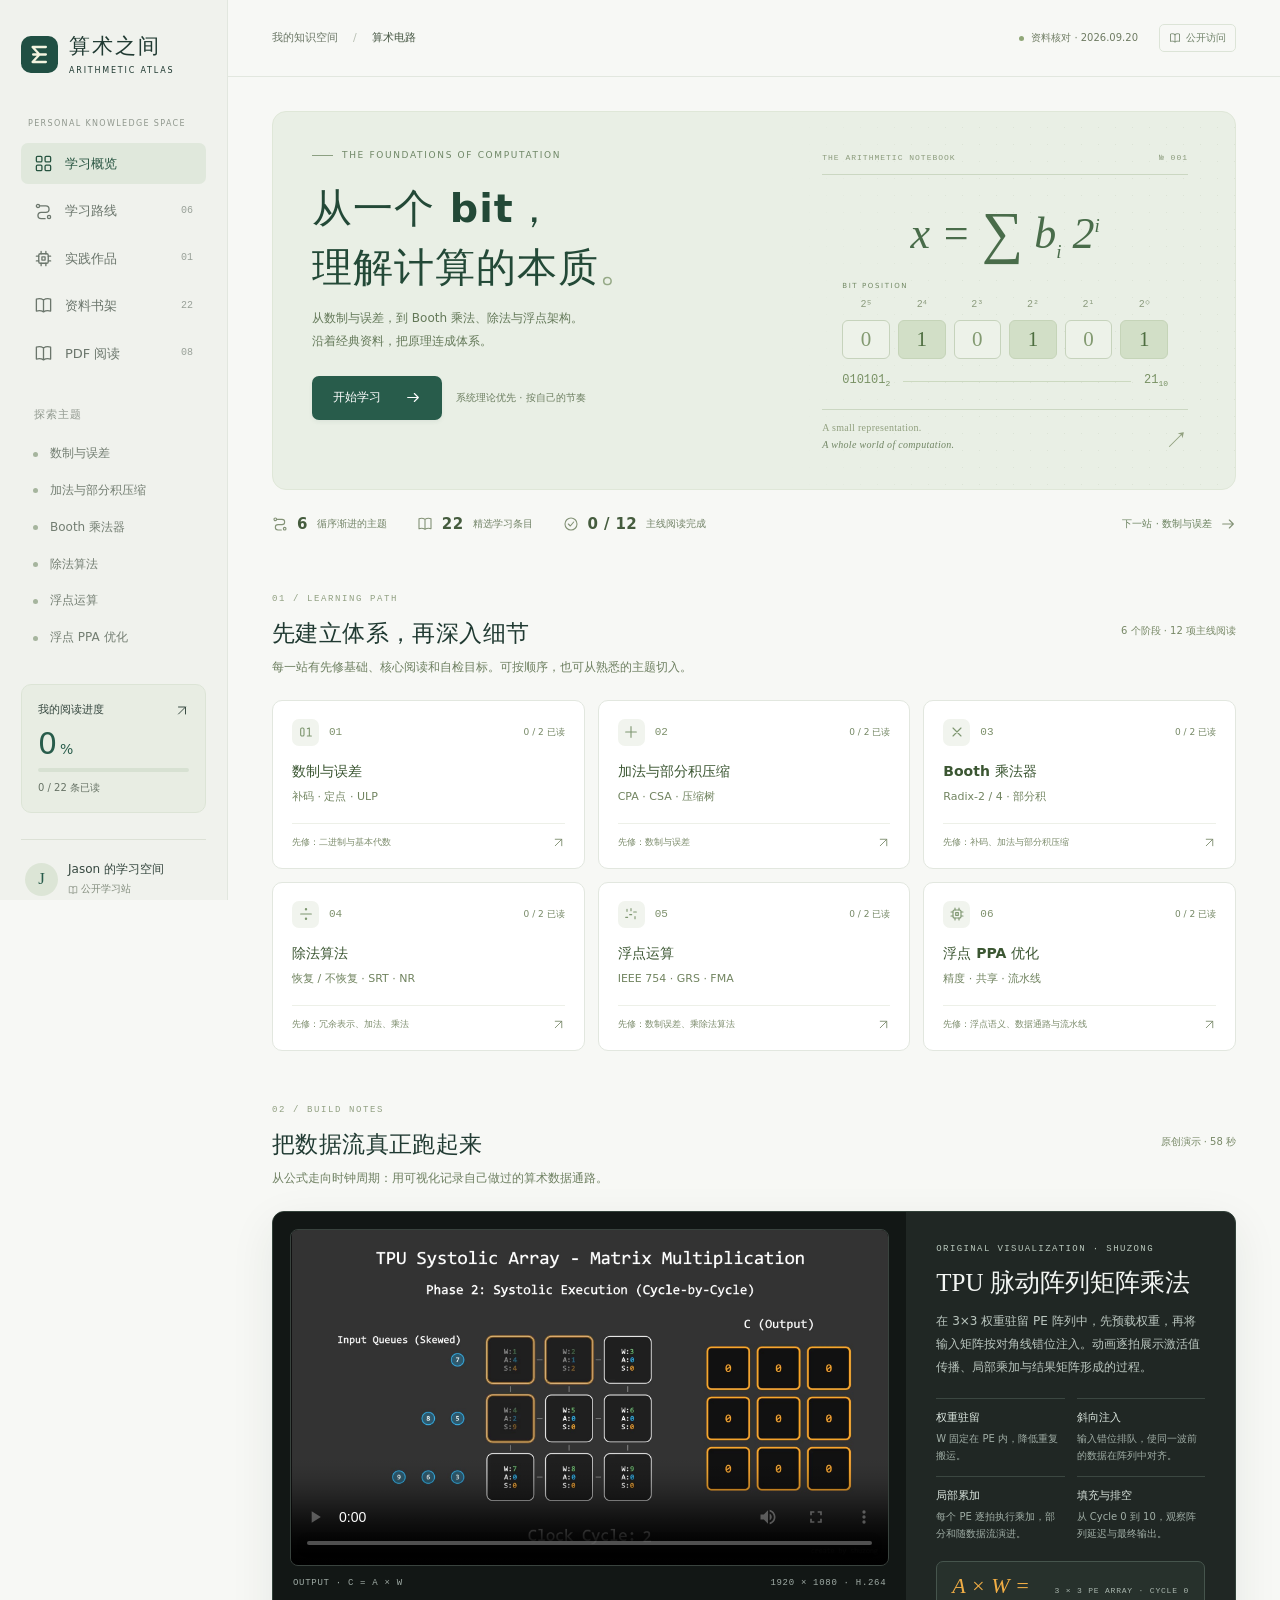
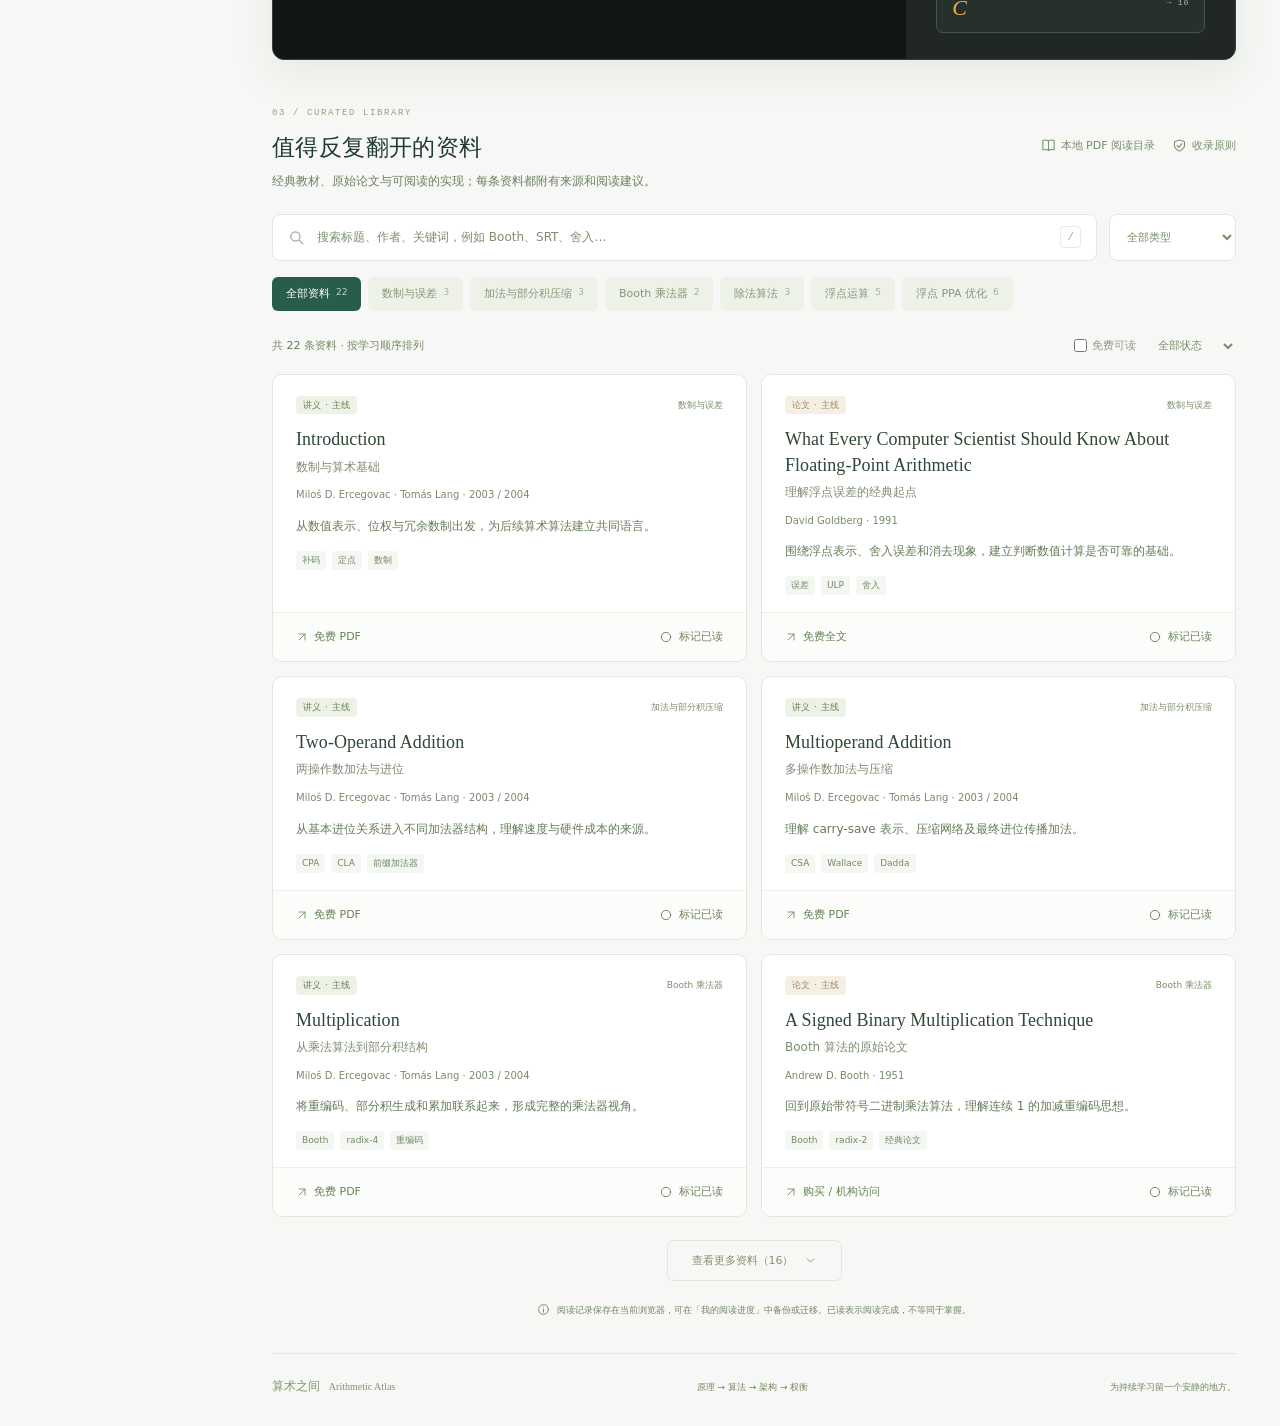
==== commit 67897115: "Add local PDF reading catalog and chapter navigation" ====
--- a/index.html
+++ b/index.html
@@ -22,6 +22,7 @@
       <a class="nav-item" href="#roadmap" data-nav="roadmap"><span data-icon="route"></span>学习路线<span class="nav-count">06</span></a>
       <a class="nav-item" href="#projects" data-nav="projects"><span data-icon="chip"></span>实践作品<span class="nav-count">01</span></a>
       <a class="nav-item" href="#library" data-nav="library"><span data-icon="book"></span>资料书架<span class="nav-count" id="nav-total">22</span></a>
+      <a class="nav-item" href="./reader.html"><span data-icon="book"></span>PDF 阅读<span class="nav-count">08</span></a>
     </nav>
     <div class="sidebar-label">探索主题</div>
     <nav id="topic-nav" class="topic-nav" aria-label="按主题浏览"></nav>
@@ -70,7 +71,7 @@
         </article>
       </section>
       <section id="library" class="section library" aria-labelledby="library-title">
-        <div class="section-heading"><div><span class="section-kicker">03 / CURATED LIBRARY</span><h2 id="library-title">值得反复翻开的资料</h2><p>经典教材、原始论文与可阅读的实现；每条资料都附有来源和阅读建议。</p></div><button class="text-btn" id="source-policy"><span data-icon="shield"></span>收录原则</button></div>
+        <div class="section-heading"><div><span class="section-kicker">03 / CURATED LIBRARY</span><h2 id="library-title">值得反复翻开的资料</h2><p>经典教材、原始论文与可阅读的实现；每条资料都附有来源和阅读建议。</p></div><div class="library-actions"><a class="text-btn" href="./reader.html"><span data-icon="book"></span>本地 PDF 阅读目录</a><button class="text-btn" id="source-policy"><span data-icon="shield"></span>收录原则</button></div></div>
         <div class="search-controls"><div class="search-box"><span data-icon="search"></span><input id="search" type="search" placeholder="搜索标题、作者、关键词，例如 Booth、SRT、舍入…" aria-label="搜索资料" autocomplete="off"><kbd>/</kbd></div><label class="select-wrap"><span class="sr-only">资料类型</span><select id="type-filter"><option value="all">全部类型</option><option>教材</option><option>论文</option><option>讲义</option><option>标准</option><option>开源实现</option></select></label></div>
         <div id="filter-chips" class="filter-chips" role="group" aria-label="主题筛选"></div>
         <div class="results-toolbar"><div class="result-info" id="result-info" aria-live="polite"></div><div class="status-controls"><label class="free-toggle"><input id="free-filter" type="checkbox">免费可读</label><label><span class="sr-only">阅读状态筛选</span><select id="status-filter"><option value="all">全部状态</option><option value="unread">未读</option><option value="reading">在读</option><option value="read">已读</option></select></label><button id="reset-filters" class="reset-btn" hidden>清除筛选</button></div></div>
--- a/styles.css
+++ b/styles.css
@@ -8,4 +8,11 @@
 /* Keep long-form resource information readable at every viewport. */
 .card-description{font-size:12px}.card-authors{font-size:10px}.card-subtitle{font-size:12px}.section-heading p{font-size:12px}.route-card p{font-size:11px}.filter-chips button{font-size:11px}.search-box input{font-size:12px}.source-link,.mark-read{font-size:11px}.results-toolbar .free-toggle,.status-controls select,.result-info{font-size:11px}.overview-stats>[role=button]{cursor:pointer}
 @media(max-width:700px){.hero-copy>p{font-size:12px}.nav-item{font-size:12px}.hero-mode{font-size:10px;display:block;margin:12px 0 0}.section-heading p{font-size:11px}.route-card h3{font-size:13px}.route-card p{font-size:10px}.route-status{font-size:9px}.route-bottom{font-size:9px}.filter-chips button{font-size:11px;padding:8px 11px}.filter-chips .chip-count{font-size:10px}.card-description{font-size:13px}.card-authors{font-size:11px}.card-subtitle{font-size:12px}.card-topic,.type-pill{font-size:10px}.card-tags span{font-size:10px}.source-link,.mark-read{font-size:12px;min-height:34px}.results-toolbar{flex-direction:column}.status-controls{margin-left:0}.results-toolbar .free-toggle,.status-controls select,.result-info{font-size:11px}.library-note{font-size:10px}.detail-block p,.detail-block li{font-size:13px}.detail-source{font-size:11px}.dialog-note{font-size:11px}.stage-panel p,.stage-panel ol{font-size:12px}}
+/* Original project showcase */
+.project-showcase{display:grid;grid-template-columns:minmax(0,1.58fr) minmax(300px,.82fr);background:#202724;border:1px solid #324139;border-radius:12px;overflow:hidden;box-shadow:0 14px 45px #1e382a14}.project-media{min-width:0;background:#121715;padding:17px 17px 13px}.project-media video{display:block;width:100%;aspect-ratio:16/9;background:#111;border:1px solid #39433e;border-radius:8px;object-fit:contain}.video-caption{display:flex;justify-content:space-between;gap:14px;color:#9eaaa4;font:9px/1.5 monospace;letter-spacing:.7px;padding:11px 3px 0}.project-copy{padding:30px 30px 26px;color:#e7ede9;display:flex;flex-direction:column}.project-eyebrow{font:9px/1.6 monospace;letter-spacing:1.4px;color:#b9c8bd}.project-copy h3{font-family:Georgia,"Microsoft YaHei",serif;font-size:25px;line-height:1.38;color:#f4f7f4;margin:10px 0 10px;font-weight:500}.project-copy>p{font-size:12px;line-height:1.9;color:#bac6bf;margin:0}.project-points{list-style:none;padding:0;margin:19px 0;display:grid;grid-template-columns:1fr 1fr;gap:12px}.project-points li{border-top:1px solid #3b4741;padding-top:10px;display:grid;gap:3px}.project-points strong{font-size:11px;color:#dbe6df;font-weight:600}.project-points span{font-size:10px;line-height:1.7;color:#9fada5}.project-equation{margin-top:auto;border:1px solid #46554d;border-radius:7px;padding:13px 15px;display:flex;align-items:center;justify-content:space-between;gap:15px;background:#27312c}.project-equation>span{font:italic 22px/1 Georgia,serif;color:#f0ad45}.project-equation small{font:8px/1.5 monospace;letter-spacing:.8px;color:#aab7af;text-align:right}
+@media(max-width:1100px){.project-showcase{grid-template-columns:1fr}.project-copy{padding:25px}.project-points{grid-template-columns:repeat(4,1fr)}.project-media{padding:15px}}
+@media(max-width:700px){.main-nav .nav-item{font-size:10px;padding:10px 4px;gap:4px}.main-nav .nav-item svg{display:none}.project-showcase{border-radius:9px}.project-media{padding:9px 9px 11px}.project-media video{border-radius:6px}.video-caption{font-size:7px;flex-wrap:wrap;padding:8px 2px 0}.project-copy{padding:22px 19px 20px}.project-copy h3{font-size:22px}.project-copy>p{font-size:12px}.project-points{grid-template-columns:1fr 1fr;gap:10px}.project-points span{font-size:10px}.project-equation{align-items:flex-start;flex-direction:column}.project-equation small{text-align:left}}
+@media(max-width:410px){.main-nav .nav-count{display:none}.project-points{grid-template-columns:1fr}}
 @media(prefers-reduced-motion:reduce){html{scroll-behavior:auto}*,*::before,*::after{transition:none!important;animation:none!important}}
+.library-actions{display:flex;align-items:center;gap:17px;flex-wrap:wrap;justify-content:flex-end}.library-actions .text-btn{display:inline-flex;align-items:center;gap:5px}
+@media(max-width:700px){.main-nav{overflow-x:auto;scrollbar-width:thin}.main-nav .nav-item{flex:0 0 auto;min-width:66px}.library .section-heading{flex-wrap:wrap}.library .section-heading .library-actions{justify-content:flex-start;gap:18px}.library .section-heading .library-actions .text-btn{margin-top:0}}
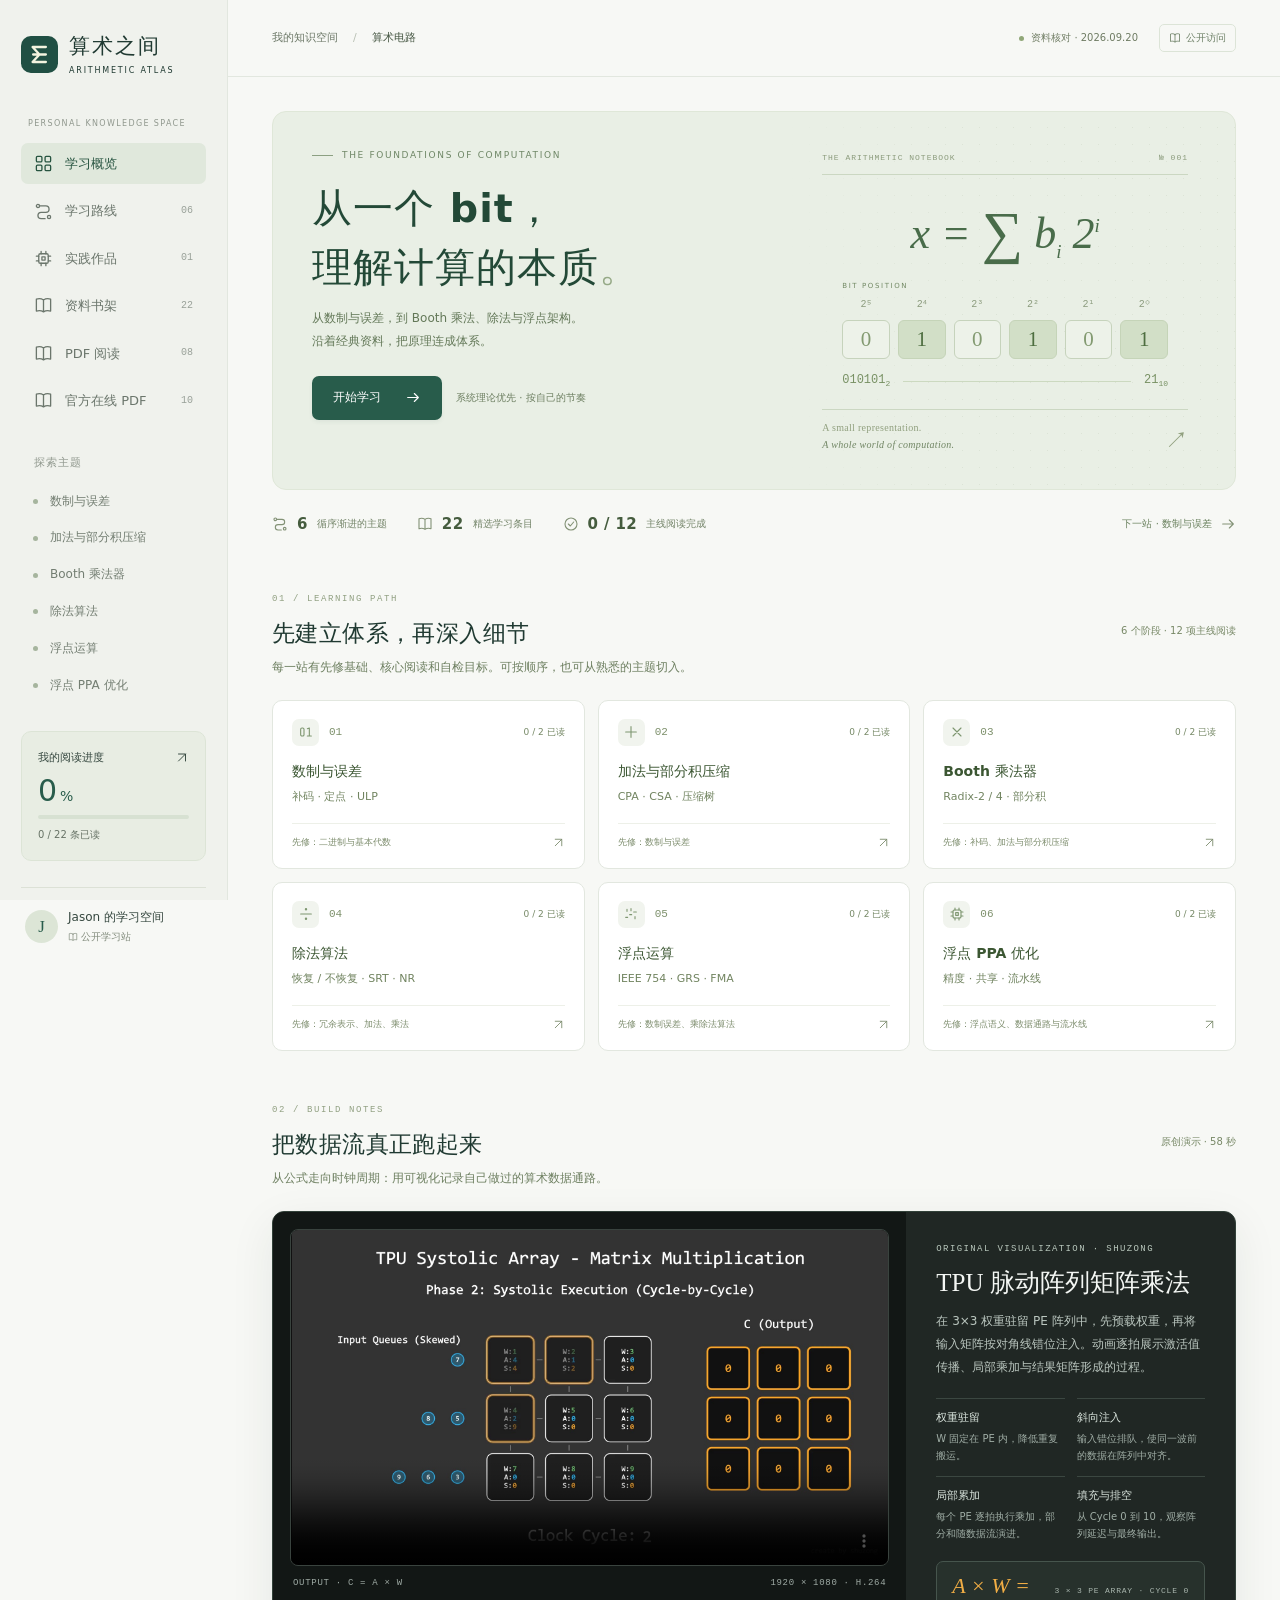
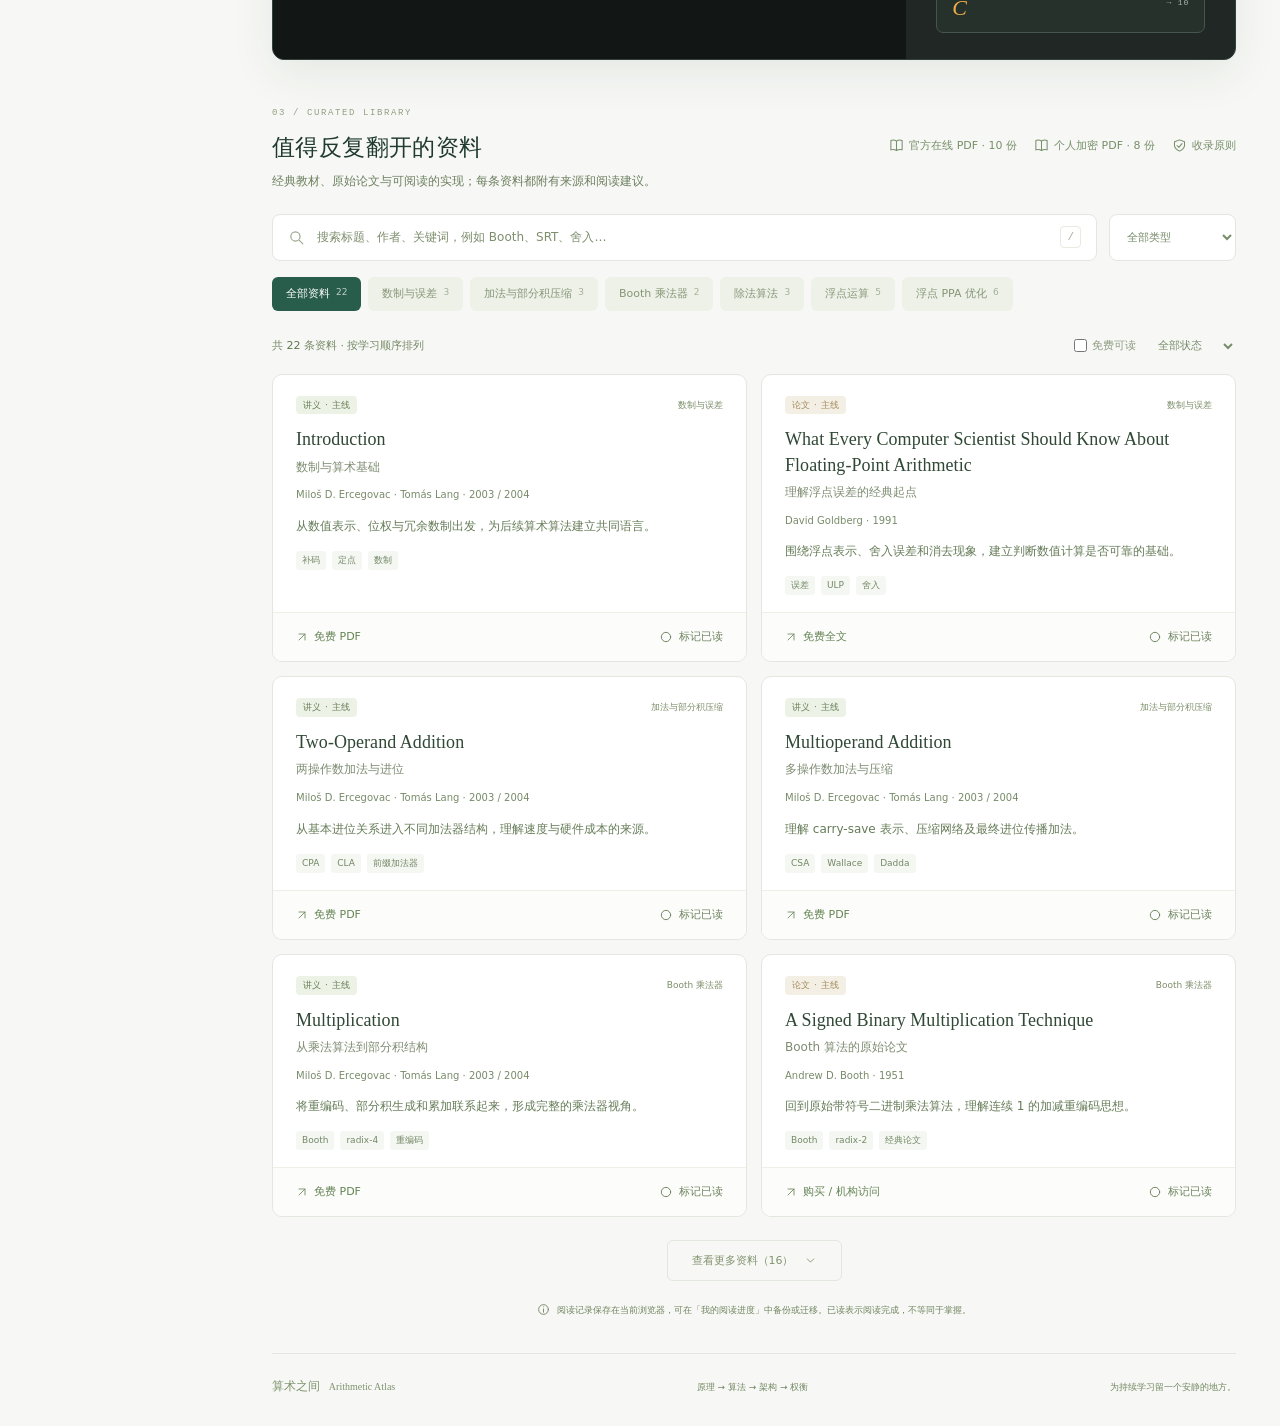
==== commit 68b1b953: "Add verified source-hosted online PDFs with page navigation" ====
--- a/index.html
+++ b/index.html
@@ -23,6 +23,7 @@
       <a class="nav-item" href="#projects" data-nav="projects"><span data-icon="chip"></span>实践作品<span class="nav-count">01</span></a>
       <a class="nav-item" href="#library" data-nav="library"><span data-icon="book"></span>资料书架<span class="nav-count" id="nav-total">22</span></a>
       <a class="nav-item" href="./reader.html"><span data-icon="book"></span>PDF 阅读<span class="nav-count">08</span></a>
+      <a class="nav-item" href="./official.html"><span data-icon="book"></span>官方在线 PDF<span class="nav-count">10</span></a>
     </nav>
     <div class="sidebar-label">探索主题</div>
     <nav id="topic-nav" class="topic-nav" aria-label="按主题浏览"></nav>
@@ -71,7 +72,7 @@
         </article>
       </section>
       <section id="library" class="section library" aria-labelledby="library-title">
-        <div class="section-heading"><div><span class="section-kicker">03 / CURATED LIBRARY</span><h2 id="library-title">值得反复翻开的资料</h2><p>经典教材、原始论文与可阅读的实现；每条资料都附有来源和阅读建议。</p></div><div class="library-actions"><a class="text-btn" href="./reader.html"><span data-icon="book"></span>本地 PDF 阅读目录</a><button class="text-btn" id="source-policy"><span data-icon="shield"></span>收录原则</button></div></div>
+        <div class="section-heading"><div><span class="section-kicker">03 / CURATED LIBRARY</span><h2 id="library-title">值得反复翻开的资料</h2><p>经典教材、原始论文与可阅读的实现；每条资料都附有来源和阅读建议。</p></div><div class="library-actions"><a class="text-btn" href="./official.html"><span data-icon="book"></span>官方在线 PDF · 10 份</a><a class="text-btn" href="./reader.html"><span data-icon="book"></span>个人加密 PDF · 8 份</a><button class="text-btn" id="source-policy"><span data-icon="shield"></span>收录原则</button></div></div>
         <div class="search-controls"><div class="search-box"><span data-icon="search"></span><input id="search" type="search" placeholder="搜索标题、作者、关键词，例如 Booth、SRT、舍入…" aria-label="搜索资料" autocomplete="off"><kbd>/</kbd></div><label class="select-wrap"><span class="sr-only">资料类型</span><select id="type-filter"><option value="all">全部类型</option><option>教材</option><option>论文</option><option>讲义</option><option>标准</option><option>开源实现</option></select></label></div>
         <div id="filter-chips" class="filter-chips" role="group" aria-label="主题筛选"></div>
         <div class="results-toolbar"><div class="result-info" id="result-info" aria-live="polite"></div><div class="status-controls"><label class="free-toggle"><input id="free-filter" type="checkbox">免费可读</label><label><span class="sr-only">阅读状态筛选</span><select id="status-filter"><option value="all">全部状态</option><option value="unread">未读</option><option value="reading">在读</option><option value="read">已读</option></select></label><button id="reset-filters" class="reset-btn" hidden>清除筛选</button></div></div>
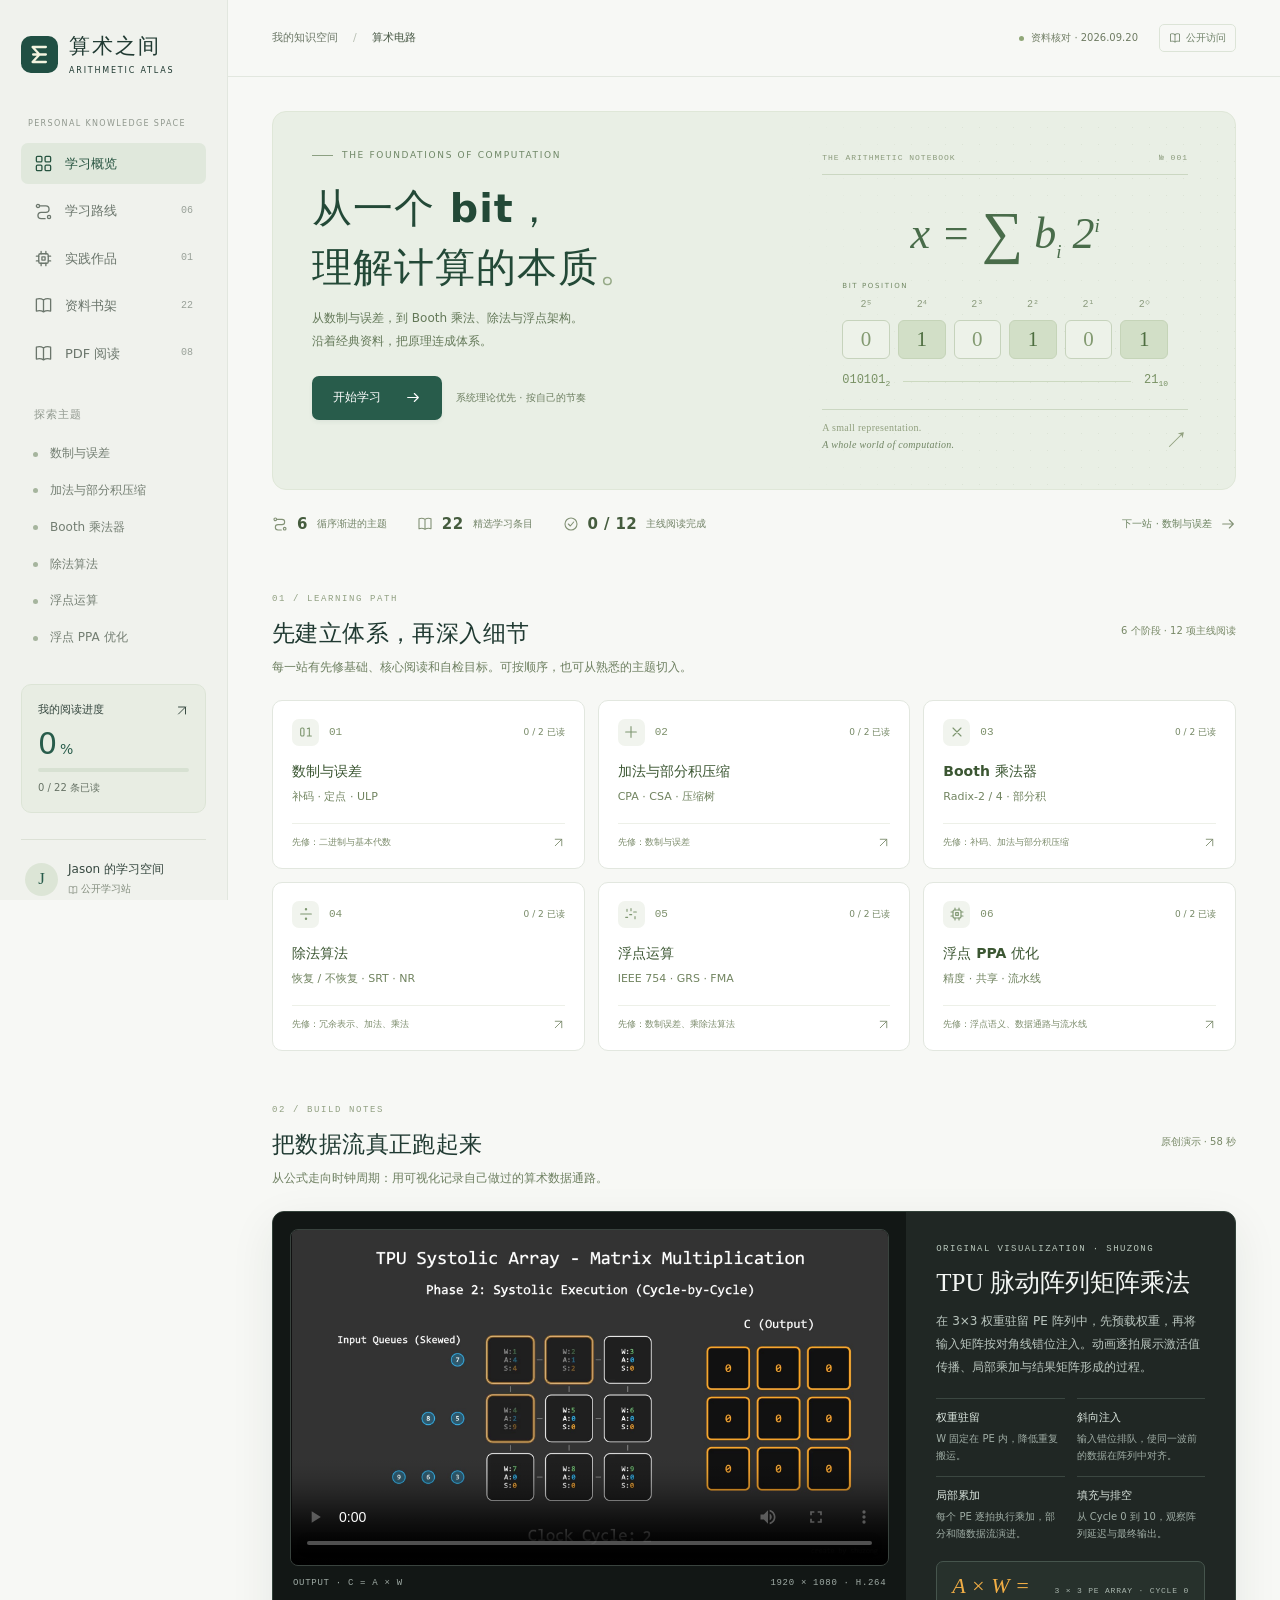
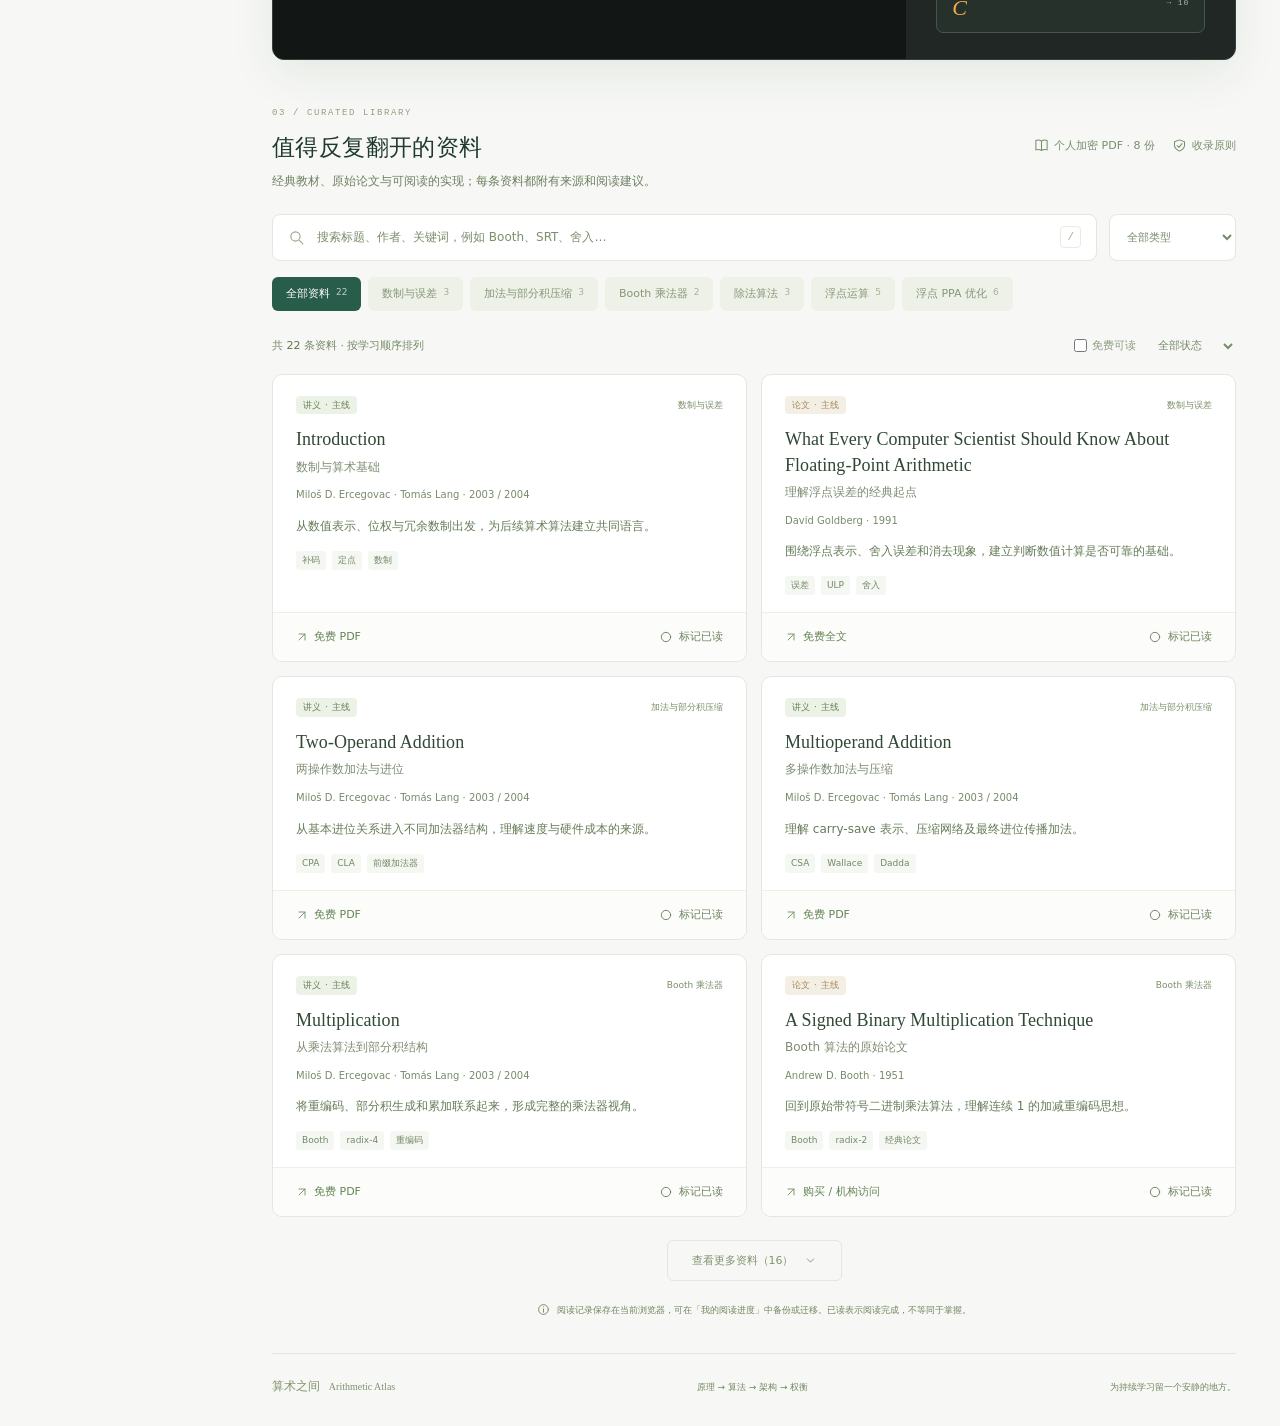
==== commit e7fe0125: "Remove separate official PDF page and keep encrypted reader" ====
--- a/index.html
+++ b/index.html
@@ -23,7 +23,6 @@
       <a class="nav-item" href="#projects" data-nav="projects"><span data-icon="chip"></span>实践作品<span class="nav-count">01</span></a>
       <a class="nav-item" href="#library" data-nav="library"><span data-icon="book"></span>资料书架<span class="nav-count" id="nav-total">22</span></a>
       <a class="nav-item" href="./reader.html"><span data-icon="book"></span>PDF 阅读<span class="nav-count">08</span></a>
-      <a class="nav-item" href="./official.html"><span data-icon="book"></span>官方在线 PDF<span class="nav-count">10</span></a>
     </nav>
     <div class="sidebar-label">探索主题</div>
     <nav id="topic-nav" class="topic-nav" aria-label="按主题浏览"></nav>
@@ -72,7 +71,7 @@
         </article>
       </section>
       <section id="library" class="section library" aria-labelledby="library-title">
-        <div class="section-heading"><div><span class="section-kicker">03 / CURATED LIBRARY</span><h2 id="library-title">值得反复翻开的资料</h2><p>经典教材、原始论文与可阅读的实现；每条资料都附有来源和阅读建议。</p></div><div class="library-actions"><a class="text-btn" href="./official.html"><span data-icon="book"></span>官方在线 PDF · 10 份</a><a class="text-btn" href="./reader.html"><span data-icon="book"></span>个人加密 PDF · 8 份</a><button class="text-btn" id="source-policy"><span data-icon="shield"></span>收录原则</button></div></div>
+        <div class="section-heading"><div><span class="section-kicker">03 / CURATED LIBRARY</span><h2 id="library-title">值得反复翻开的资料</h2><p>经典教材、原始论文与可阅读的实现；每条资料都附有来源和阅读建议。</p></div><div class="library-actions"><a class="text-btn" href="./reader.html"><span data-icon="book"></span>个人加密 PDF · 8 份</a><button class="text-btn" id="source-policy"><span data-icon="shield"></span>收录原则</button></div></div>
         <div class="search-controls"><div class="search-box"><span data-icon="search"></span><input id="search" type="search" placeholder="搜索标题、作者、关键词，例如 Booth、SRT、舍入…" aria-label="搜索资料" autocomplete="off"><kbd>/</kbd></div><label class="select-wrap"><span class="sr-only">资料类型</span><select id="type-filter"><option value="all">全部类型</option><option>教材</option><option>论文</option><option>讲义</option><option>标准</option><option>开源实现</option></select></label></div>
         <div id="filter-chips" class="filter-chips" role="group" aria-label="主题筛选"></div>
         <div class="results-toolbar"><div class="result-info" id="result-info" aria-live="polite"></div><div class="status-controls"><label class="free-toggle"><input id="free-filter" type="checkbox">免费可读</label><label><span class="sr-only">阅读状态筛选</span><select id="status-filter"><option value="all">全部状态</option><option value="unread">未读</option><option value="reading">在读</option><option value="read">已读</option></select></label><button id="reset-filters" class="reset-btn" hidden>清除筛选</button></div></div>
